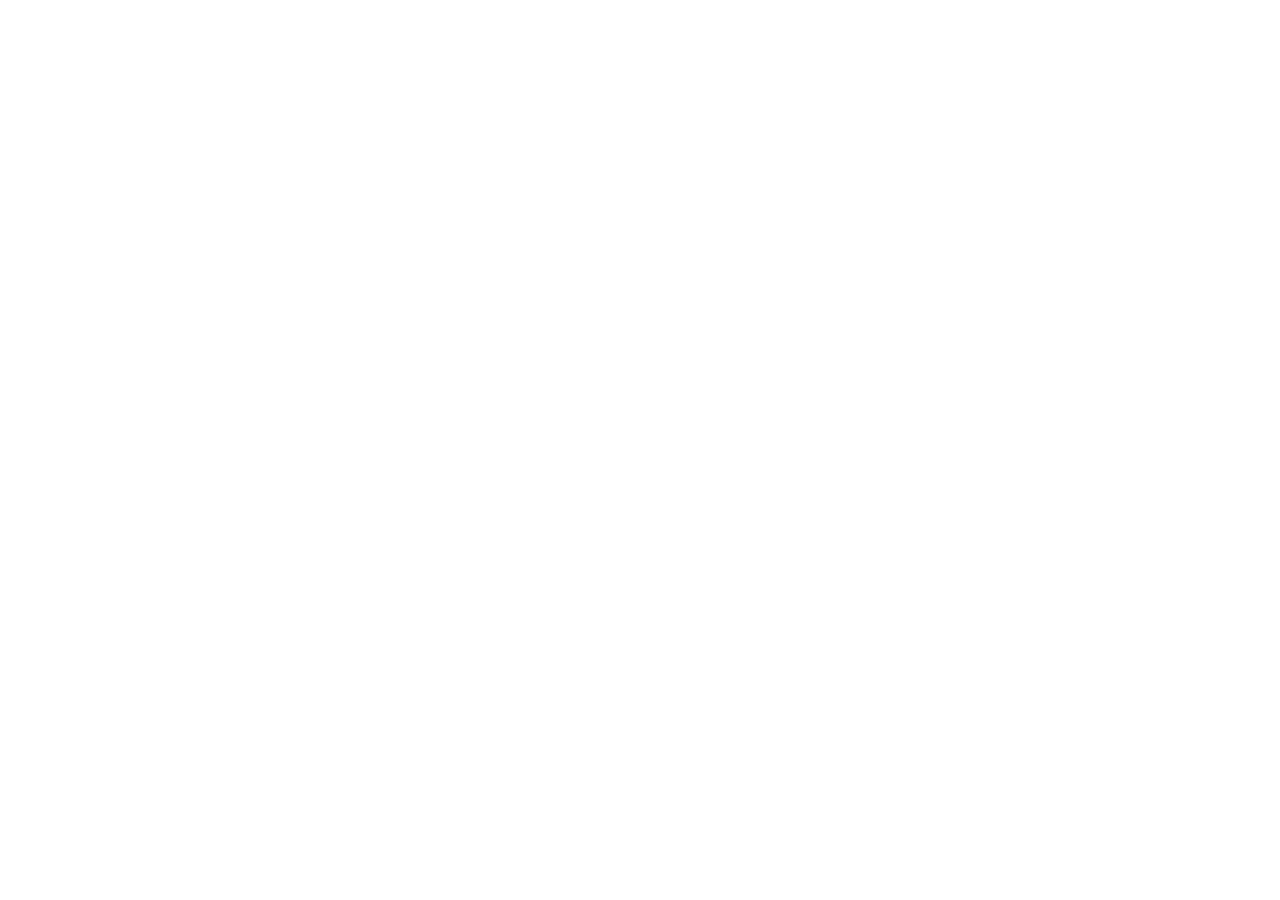
==== projects/brew-haven-campaign/index.html @ 0da62909 "Add files via upload" ====
<!DOCTYPE html>
<html lang="en">
<head>
  <meta charset="UTF-8">
  <meta name="viewport" content="width=device-width, initial-scale=1.0">
  <title>Brew Haven: Pumpkin Spice Campaign | Jhoncen A. Taulo</title>
  <meta name="description" content="A seasonal digital marketing campaign for a cozy coffee brand: banners, social post and ad layouts.">
  <link rel="canonical" href="https://YOUR-USERNAME.github.io/YOUR-REPO/projects/brew-haven-campaign/">
  <meta property="og:type" content="article">
  <meta property="og:title" content="Brew Haven: Pumpkin Spice Campaign | Jhoncen A. Taulo">
  <meta property="og:description" content="A seasonal digital marketing campaign for a cozy coffee brand: banners, social post and ad layouts.">
  <meta property="og:url" content="https://YOUR-USERNAME.github.io/YOUR-REPO/projects/brew-haven-campaign/">
  <meta property="og:image" content="https://YOUR-USERNAME.github.io/YOUR-REPO/ceel-img/Pumpkin-Spice-Latte-Splash.png">
  <meta name="twitter:card" content="summary_large_image">
  <link rel="icon" href="../../favicon.svg" type="image/svg+xml">
  <link rel="preconnect" href="https://fonts.googleapis.com">
  <link rel="preconnect" href="https://fonts.gstatic.com" crossorigin>
  <link href="https://fonts.googleapis.com/css2?family=Alfa+Slab+One&family=Montserrat:wght@400;500&family=Playfair+Display:wght@400;600;700&family=Poltawski+Nowy:wght@400;600;700&display=swap" rel="stylesheet">
  <script>
    try { if (localStorage.getItem('theme') === 'dark') document.documentElement.setAttribute('data-theme', 'dark'); } catch (e) { }
  </script>
  <link rel="stylesheet" href="../../style.css">
  <link rel="stylesheet" href="../../css/project.css">
</head>
<body data-slug="brew-haven-campaign">
  <div id="app"></div>
  <noscript><p style="padding:6rem 1.5rem">Please enable JavaScript to view this project. <a href="../../">Back to portfolio</a></p></noscript>
  <script src="../../projects-data.js"></script>
  <script src="../../js/project-page.js"></script>
</body>
</html>
---- style.css ----
@font-face {
  src: url(src/Boxing-Regular.ttf);
  font-family: modern;
}

@font-face {
  src: url(src/Sharpie-Variable.ttf);
  font-family: sharpie;
}

@font-face {
  src: url(src/JetBrainsMono-Variable.ttf);
  font-family: jetbrains;
}

html {
  scroll-behavior: smooth;
}

body {
  width: 100%;
  margin: 0;
  background: var(--bg);
  color: var(--text);
  overflow-x: hidden;
  transition: background-color .35s ease, color .35s ease;
}

/* anchor links stop just BELOW the fixed nav (its height is --nav-h) */
section,
.page4,
.main3,
[data-design] {
  scroll-margin-top: calc(var(--nav-h) + 0.5em);
}

/* Home sits exactly nav-height + 1em down, so "Home" scrolls to the very top */
.main {
  scroll-margin-top: calc(var(--nav-h) + 1em);
}

.liquid-bg {
  /* clip (not hidden): "hidden" is still a scroll container, so anchor links like #about
     scrolled it internally and pushed the top of Home out of reach */
  overflow: hidden;
  overflow: clip;
  position: relative;
  width: 100%;
  min-height: 100vh;
  display: flex;
  flex-direction: column;
  align-items: center;
  z-index: 0;

  background:
    radial-gradient(circle at 20% 30%,
      #777 0%,
      #444 25%,
      transparent 55%),
    radial-gradient(circle at 80% 20%,
      #999 0%,
      #555 25%,
      transparent 55%),
    radial-gradient(circle at 70% 80%,
      #666 0%,
      #333 30%,
      transparent 60%),
    linear-gradient(135deg,
      #111 0%,
      #333 35%,
      #777 55%,
      #222 100%);
}

.liquid-bg::before {
  content: "";
  position: absolute;

  width: 600px;
  height: 600px;

  top: -180px;
  left: -100px;

  border-radius: 50%;

  background: linear-gradient(135deg,
      #aaa,
      #666,
      #222);

  filter: blur(35px);

  transform: rotate(25deg);

  opacity: 0.8;
}

.liquid-bg::after {
  content: "";
  position: absolute;

  width: 700px;
  height: 450px;

  right: -180px;
  bottom: -100px;

  border-radius: 50%;

  background: linear-gradient(120deg,
      #999,
      #555,
      #181818);

  filter: blur(45px);

  transform: rotate(-25deg);

  opacity: 0.85;
}

.main {
  z-index: 2;
  margin-top: calc(var(--nav-h) + 1em);
  height: 87vh;
  width: 90%;
  background-color: #efefef6c;
  border-radius: 0.2em;
  display: flex;
  flex-direction: column;
  align-items: center;
}

.nav {
  width: 100%;
  height: var(--nav-h);
  background-color: #4d4d4da5;
  -webkit-backdrop-filter: blur(8px);
  backdrop-filter: blur(8px);
  position: fixed;
  top: 0;
  left: 0;
  z-index: 20;
}

.nav-section {
  width: 100%;
  height: 100%;
  display: flex;

}

.nav-left {
  flex: 1 1 0;
  height: 100%;
  display: flex;
  align-items: center;
  justify-content: flex-start;
  padding-left: clamp(1rem, 7.5vw, 7rem);
}

.nav-left p {
  font-family: jetbrains;
  margin: 0;
  font-size: 1.2em;
  color: #ffffff;
  font-weight: 700;
}

.nav-mid {
  flex: 0 0 auto;
  height: 100%;
  display: flex;
  align-items: center;
  justify-content: center;
}

.nav-selection {
  width: auto;
  height: 70%;
  display: flex;
  gap: 1em;
  align-items: center;
  justify-content: center;
  border-radius: 1.5em;
  box-shadow: 0px 0px 5px #fcfcfc;
  padding: 0em 1em;
}

.nav-selection a {
  font-family: jetbrains;
  text-decoration: none;
  color: #ffffff;
  padding: 0.3em;
  cursor: pointer;
  border-radius: 1.5em;
  transition: background-color 0.3s, color 0.3s, box-shadow 0.3s;
}

.nav-selection a:hover {
  color: #000000;
  background-color: #ffffff;
  box-shadow: 0px 0px 5px #fcfcfc;
}

.nav-right {
  flex: 1 1 0;
  height: 100%;
  display: flex;
  align-items: center;
  justify-content: flex-end;
  gap: 0.4rem;
  padding-right: clamp(1rem, 4.5vw, 4rem);
}

.social-list {
  display: flex;
  transform: translateY(-15%);
}

.social-list li {
  list-style: none;
}

/* default: plain white circle with a dark icon (no colour) */
.social-list li a {
  width: 30px;
  height: 30px;
  background-color: #fff;
  border: 1px solid #000000;
  text-align: center;
  line-height: 30px;
  font-size: 20px;
  margin: 0 10px;
  display: block;
  border-radius: 50%;
  position: relative;
  overflow: hidden;
  z-index: 1;
}

.social-list li a .icon {
  margin: auto;
  position: relative;
  color: #262626;
  transition: .5s;
  z-index: 3;
}

.social-list li a:hover .icon {
  color: #fff;
  transform: rotateY(360deg);
}

/* brand colour slides up from the bottom on hover */
.social-list li a:before {
  content: "";
  position: absolute;
  top: 100%;
  left: 0;
  width: 100%;
  height: 100%;
  background: #f00;
  transition: .5s;
  z-index: 2;
}

.social-list li a:hover:before {
  top: 0;
}

/* order: Facebook, Instagram, GitHub */
.social-list li:nth-child(1) a:before {
  background: #3b5999;
}

.social-list li:nth-child(2) a:before {
  background: #f40297;
}

.social-list li:nth-child(3) a:before {
  background: #161616;
}

.main2 {
  width: 100%;
  height: 95%;
  display: flex;
}

.mleft {
  width: 50%;
  height: 100%;
  display: flex;
  justify-content: center;
  align-items: center;
  margin: 0;
}

.mleft1 {
  width: 80%;
  height: 60%;
}

.mleft1 #h1 {
  font-family: jetbrains;
  margin: 0;
  margin-left: 0.05em;
  font-weight: 700;
  color: var(--text);
  font-size: clamp(1.45rem, 3.2vw + 0.3rem, 2.55rem);
}

.mleft1 #h2 {
  font-family: jetbrains;
  margin: 0;
  font-weight: 900;
  font-size: clamp(1.5rem, 3.4vw + 0.3rem, 2.7rem);
  color: white;
}

.mleft1 p {
  font-family: jetbrains;
  margin: 0;
  color: var(--text);
  font-size: clamp(0.88rem, 1.2vw + 0.3rem, 1.2rem);
  margin-left: 0.2em;
}

.mleft1 pre {
  font-family: jetbrains;
  color: #ffffff;
  font-size: clamp(0.8rem, 1.2vw + 0.2rem, 1.2rem);
  margin-left: 0.2em;
  font-weight: 700;
}

.mright {
  width: 50%;
  height: 100%;
  overflow: hidden;
  display: flex;
  justify-content: center;
  align-items: center;
}

.mright img {
  width: 65%;
  height: 83%;
  border-radius: 50%;
}

#front {
  background-image: url(src/grayshin.png);
  background-position: center;
  background-size: cover;
  background-repeat: no-repeat;
  display: flex;
  height: 70%;
  width: 60%;
  border-radius: 50%;
  position: relative;
  flex-direction: column;
  justify-content: center;
  align-items: center;
  color: azure;
}

@property --angle {
  syntax: "<angle>";
  inherits: true;
  initial-value: 0deg;
}

#front::after,
#front::before {
  content: "";
  position: absolute;
  width: 100%;
  height: 100%;
  border-radius: inherit;
  background-image: conic-gradient(from var(--angle), #333333, #9c9c9c, #323232, #9c9c9c);
  z-index: -1;
  padding: 3px;
  animation: animate 2s linear infinite;
}

#front::before {
  filter: blur(20px);
}

@keyframes animate {
  to {
    --angle: 360deg;
  }
}

.main3 {
  z-index: 2;
  width: 90%;
  min-height: 400px;
  padding-bottom: 2.4em;
  box-sizing: border-box;
  background-color: #efefef6c;
  border-radius: 0.2em;
  margin-top: 2.6em;
}

#m3t1 {
  font-family: jetbrains;
  margin: 0.5em 2em;
  font-weight: 900;
  color: var(--text);
  font-size: 2em;
}

#m3t2 {
  font-family: jetbrains;
  margin: 0.3em 2.5em;
  font-weight: 900;
  font-size: 1.2em;
  color: white;
  right: 5%;
  height: 20%;
  width: 24%;
  display: flex;
  justify-content: center;
  align-items: center;
  background-image: url(src/name-cont-removebg.png);
  background-position: center;
  background-size: cover;
  background-repeat: no-repeat;
}

.m3t3 {
  font-family: jetbrains;
  margin: 0em 3.7em;
  font-weight: 700;
  color: var(--text);
  line-height: 1.5;
}

.m3t3.bio {
  margin-top: 2.4em;
  font-weight: 500;
  text-align: justify;
}

.page4 {
  --curve-h: 50px;
  z-index: 8;
  position: relative;
  width: 100%;
  margin-top: 3em;
  padding: calc(var(--curve-h) + 1.5em) 0 4em;
  box-sizing: border-box;
  overflow: hidden;
  display: flex;
  justify-content: center;
  align-items: flex-start;
  background: transparent;
}

/* white block between the two curve strips (1px overlap avoids hairline gaps) */
.page4::before {
  content: "";
  position: absolute;
  left: 0;
  width: 100%;
  top: calc(var(--curve-h) - 1px);
  bottom: 0;
  background: var(--bg);
  z-index: 0;
}

.curve-border {
  height: var(--curve-h);
  /* replaces height: 50px */
}

/* the animated white part that follows the wave */
.curve-fill {
  fill: var(--bg);
  stroke: none;
}

/* keep the content above the white block */
.main4 {
  position: relative;
  z-index: 1;
}

/* Curve border containers */
.curve-border {
  position: absolute;
  left: 0;
  width: 100%;
  height: var(--curve-h, 50px);
  overflow: hidden;
  pointer-events: none;
  z-index: 10;
}

.curve-border svg {
  display: block;
  width: 200%;
  height: 100%;
  overflow: visible;
}

/* Top and bottom positions */
.curve-border.top {
  top: 0;
}

.curve-border.bottom {
  bottom: 0;
}

/* Curved triangular wave line */
.curve-line {
  fill: none;
  stroke: var(--wave-line);
  stroke-width: 1.5;
  vector-effect: non-scaling-stroke;
}

/* Top moves to the left */
.top svg {
  animation: moveTop 12s linear infinite;
}

/* Bottom moves to the right */
.bottom svg {
  animation: moveBottom 12s linear infinite;
}

@keyframes moveTop {
  from {
    transform: translateX(0);
  }

  to {
    transform: translateX(-50%);
  }
}

@keyframes moveBottom {
  from {
    transform: translateX(-50%);
  }

  to {
    transform: translateX(0);
  }
}

/* Mobile */
@media (max-width: 600px) {
  .page4 { --curve-h: 35px; }
  /* remove the old .curve-border { height: 35px; } */
}

@media (prefers-reduced-motion: reduce) {

  .top svg,
  .bottom svg {
    animation: none;
  }
}

.main4 {
  width: 95%;
  display: flex;
  flex-direction: column;
  align-items: center;
}

.m4head {
  display: flex;
  align-items: center;
  width: 94%;
  margin-bottom: 1em;
}

.m4h2 {
  font-family: jetbrains;
  margin: 0.5em 1.7em;
  font-weight: 900;
  color: var(--text);
  font-size: 1.8em;
}

/* From Uiverse.io by faxriddin20 */
.spinner {
  margin-left: 1.7em;
  width: 57.4px;
  height: 57.4px;
  --clr: var(--text);
  --clr-alpha: transparrent;
  animation: spinner 1.6s infinite ease;
  transform-style: preserve-3d;
}

.spinner>div {
  background-color: var(--clr-alpha);
  height: 100%;
  position: absolute;
  width: 100%;
  border: 3.5px solid var(--clr);
}

.spinner div:nth-of-type(1) {
  transform: translateZ(-35.2px) rotateY(180deg);
}

.spinner div:nth-of-type(2) {
  transform: rotateY(-270deg) translateX(50%);
  transform-origin: top right;
}

.spinner div:nth-of-type(3) {
  transform: rotateY(270deg) translateX(-50%);
  transform-origin: center left;
}

.spinner div:nth-of-type(4) {
  transform: rotateX(90deg) translateY(-50%);
  transform-origin: top center;
}

.spinner div:nth-of-type(5) {
  transform: rotateX(-90deg) translateY(50%);
  transform-origin: bottom center;
}

.spinner div:nth-of-type(6) {
  transform: translateZ(35.2px);
}

@keyframes spinner {
  0% {
    transform: rotate(45deg) rotateX(-25deg) rotateY(25deg);
  }

  50% {
    transform: rotate(45deg) rotateX(-385deg) rotateY(25deg);
  }

  100% {
    transform: rotate(45deg) rotateX(-385deg) rotateY(385deg);
  }
}

.software-page {
  width: 95%;
  padding: 1.2em 0;
  display: flex;
  justify-content: center;
  align-items: center;
  background-color: var(--panel);
  box-shadow: 7px 9px 9px #353535;
  border-radius: 0.2em;
}

.software-title {
  width: 10%;
  height: 100%;
  display: flex;
  justify-content: center;
  align-items: center;
}

.software-title h3 {
  font-family: jetbrains;
  font-weight: 900;
  color: #ffffff;
  font-size: 1em;
  transform: rotate(-90deg);
}

.software-title h3::after {
  content: "";
  position: absolute;
  left: 0;
  bottom: -7px;
  width: 100%;
  height: 4px;
  background: #ffffff;        /* line color */
  border-radius: 999px;    /* fully rounded ends */
}

.software-content {
  width: 80%;
  display: flex;
  flex-wrap: wrap;
  margin-left: 1em;
}

.software-conts {
  width: 14%;
  height: 138px;
  background-color: #141414;
  box-shadow: 5px 7px 7px rgb(15, 15, 15);
  margin: 0.5em;
  padding: 0.5em;
  box-sizing: border-box;
  display: flex;
  flex-direction: column;
  align-items: center;
  justify-content: space-between;
  gap: 0.5em;
}

.software-img {
  width: 60%;
  flex: 1;              /* image takes the remaining space */
  min-height: 0;        /* lets it shrink instead of overflowing */
  object-fit: contain;  /* keeps the logo's proportions */
}

.skill-bar {
  width: 100%;
  height: 6px;
  background-color: #353535;
  border-radius: 999px;
  overflow: hidden;
}

.skill-fill {
  width: var(--level);
  height: 100%;
  background-color: #ffffff;
  border-radius: 999px;
  transition: width 0.8s ease;
}

.skill-fill {
  width: var(--level);
  animation: fill-in 1s ease-out;
}

@keyframes fill-in {
  from { width: 0; }
  to   { width: var(--level); }
}

.skill-fill {
  background-color: var(--color, #ffffff);
}

.programming-page {
  margin-top: 2em;
  width: 95%;
  padding: 1.2em 0;
  display: flex;
  justify-content: center;
  align-items: center;
  background-color: var(--panel);
  box-shadow: 7px 9px 9px #353535;
  border-radius: 0.2em;
}

.programming-title {
  width: 10%;
  height: 100%;
  display: flex;
  justify-content: center;
  align-items: center;
}

.programming-title h3 {
  font-family: jetbrains;
  color: #ffffff;
  font-weight: 900;
  transform: rotate(-90deg);
  font-size: 1em;
}

.programming-title h3::after {
  content: "";
  position: absolute;
  left: 0;
  bottom: -10px;
  width: 100%;
  height: 4px;
  background: #ffffff;        /* line color */
  border-radius: 999px;    /* fully rounded ends */
}

.programming-content {
  width: 80%;
  display: flex;
  flex-wrap: wrap;
  margin-left: 1em;
}

.programming-conts {
  width: 14%;
  height: 126px;
  background-color: #141414;
  box-shadow: 5px 7px 7px rgb(15, 15, 15);
  margin: 0.5em;
  padding: 0.5em;
  box-sizing: border-box;
  display: flex;
  flex-direction: column;
  align-items: center;
  justify-content: space-between;
  gap: 0.5em;
}

.programming-img {
  width: 60%;
  flex: 1;              /* image takes the remaining space */
  min-height: 0;        /* lets it shrink instead of overflowing */
  object-fit: contain;  /* keeps the logo's proportions */
}

/* =====================================================================
   NAV / SOCIAL tweaks to match the design
   ===================================================================== */
.social-list {
  transform: none;
  align-items: center;
  height: 100%;
  margin: 0;
  padding: 0;
  justify-content: flex-end;
  padding-right: 0;
  box-sizing: border-box;
}

.social-list li a {
  width: 38px;
  height: 38px;
  line-height: 36px;
  box-sizing: border-box;
  font-size: 20px;
  margin: 0 5px;
}

.nav-selection a {
  white-space: nowrap;
}

/* =====================================================================
   WAVE BORDER (shared by every section)
   The shapes live once in an SVG <defs> block at the top of index.html and
   are re-used with <use>. Same wave + same "moveTop / moveBottom" animation
   as the Skills section.
   ===================================================================== */
.curve-border {
  --wave-fill: var(--bg);
}

.curve-border .curve-fill {
  fill: var(--wave-fill);
}

/* =====================================================================
   BAND = grey section with a wavy top AND bottom edge ("BRAND DESIGN" etc.)
   ===================================================================== */
.band {
  --curve-h: 50px;
  --band: #777777;
  position: relative;
  width: 100%;
  min-height: 600px;
  box-sizing: border-box;
  padding: calc(var(--curve-h) + 3em) 7% calc(var(--curve-h) + 3em);
  display: flex;
  align-items: center;
  background: var(--band);
  overflow: hidden;
  z-index: 3;
}

.band .curve-border {
  z-index: 1;
}

.band.band-top-only {
  padding-bottom: 5em;
}

/* the distressed white heading */
.rough-title {
  position: relative;
  z-index: 2;
  margin: 0;
  font-family: 'Alfa Slab One', 'Rozha One', serif;
  font-weight: 400;
  text-transform: uppercase;
  font-size: clamp(2.6rem, 8.6vw, 8rem);
  line-height: 0.96;
  letter-spacing: 0.01em;
  color: #ffffff;
  filter: url(#rough);
}

.rough-title.sm {
  font-size: clamp(2.2rem, 6.2vw, 5.6rem);
}

/* =====================================================================
   Shared content blocks for the Designs sections
   ===================================================================== */
.design {
  position: relative;
  z-index: 2;
  width: 100%;
  background: var(--bg);
  color: var(--text);
  font-family: jetbrains, monospace;
  box-sizing: border-box;
  padding: 3.5em 30px 4em;
  transition: background-color .35s ease, color .35s ease;
}

.design img {
  display: block;
  max-width: 100%;
}

.design hr {
  border: 0;
  border-top: 1px solid var(--line);
  margin: 0;
}

.notes {
  margin: 1.6em 0 0;
  padding: 0 0 0 1.4em;
  font-size: 1.02rem;
  line-height: 1.3;
  font-weight: 500;
  text-align: justify;
}

.notes li {
  margin-bottom: 1.1em;
}

.notes li::marker {
  font-size: 0.9em;
}

/* ---------- BRAND DESIGN : Patience Fine Jewelry ---------- */
.brand-hero {
  display: grid;
  grid-template-columns: 52% 48%;
  align-items: end;
  overflow: hidden;
  margin: -3.5em -30px 0;
}

.brand-hero{
  padding: 0 0 3em 70px;
  align-self: end;
}

.hero-text {
  display: flex;
  flex-direction: column;
  align-items: flex-start;
  justify-content: center;
  font-size: min(16px, 1.111vw);
  transform: translateY(-17em);
}

.brand-hero h3 {
  margin: 0;
  font-family: 'Playfair Display', serif;
  font-weight: 700;
  color: var(--brand);
  font-size: clamp(2.2rem, 8vw, 7.4rem);
  line-height: 1;
  letter-spacing: -0.01em;
}

.brand-hero .gold {
  margin: 0.15em 0 0 30px;
  font-family: 'Playfair Display', serif;
  font-weight: 600;
  color: #e0b800;
  font-size: clamp(1.4rem, 3.8vw, 3.5rem);
  white-space: nowrap;
}

.brand-hero img {
  width: 125%;
  max-width: none;
}

.brand-row {
  display: grid;
  grid-template-columns: 410px 485px 1fr;
  align-items: stretch;
  padding: 1.1em 0;
}

.brand-row>div {
  display: flex;
  align-items: center;
  justify-content: center;
}

.brand-row>div+div {
  border-left: 1px solid var(--line);
}

.brand-row img {
  max-height: 360px;
  width: auto;
}

.typefaces {
  flex-direction: column;
  align-items: flex-start !important;
  justify-content: center;
  padding: 0 2.6em;
  font-family: 'Poltawski Nowy', 'Playfair Display', serif;
  color: var(--text);
}

.typefaces h4 {
  margin: 0 0 0.6em;
  font-size: 1.7rem;
  font-weight: 600;
}

.typefaces h4::before {
  content: "•";
  margin-right: 0.6em;
  font-size: 1rem;
  vertical-align: middle;
}

.typefaces p {
  margin: 0 0 0.1em 0.6em;
  font-size: 1.7rem;
  line-height: 1.25;
}

.typefaces p.b {
  font-weight: 700;
}

.typefaces .pf {
  font-family: 'Playfair Display', serif;
}

.typefaces .gap {
  height: 2.4em;
}

.brand-row.palette-row {
  grid-template-columns: 410px 1fr;
}

.palette {
  flex-direction: column;
  align-items: flex-start !important;
  padding: 0 2.4em;
  gap: 0;
}

.palette h4 {
  margin: 0 0 0.8em;
  font-size: 1.7rem;
  font-weight: 700;
}

.palette .sw {
  display: flex;
  align-items: center;
  gap: 1.1em;
  margin: 0.45em 0;
  font-size: 1.7rem;
  font-weight: 700;
}

.palette .sw i {
  width: 50px;
  height: 50px;
  border-radius: 50%;
  flex: none;
}

.brand-row.wordmark img {
  max-height: 300px;
}

.wordmark-wide {
  padding: 1em 0 0;
}

.wordmark-wide img {
  width: 100%;
}

/* ---------- DIGITAL MARKETING GRAPHICS : Brew Haven ---------- */
.dm-hero {
  display: grid;
  grid-template-columns: 55% 45%;
  align-items: center;
  margin: -3.5em -30px 25px;
  padding-top: 0;
}

.latte-card {
  position: relative;
  aspect-ratio: 790 / 785;
  container-type: inline-size;
  background: #fdd382;
  border-radius: 0 60px 60px 0;
  box-shadow: 8px 8px 8px rgba(0, 0, 0, 0.22);
  overflow: hidden;
  margin-top: 2em;
}

.latte-card .tab {
  position: absolute;
  left: 30px;
  top: 8.4%;
  bottom: 3.8%;
  width: 32%;
  background: #f1b440;
  border-radius: 8px;
  overflow: hidden;
}

.latte-card .tab span {
  position: absolute;
  left: 50%;
  top: 50%;
  width: 80cqw;
  transform: translate(-50%, -50%) rotate(-90deg);
  text-align: left;
  font-family: modern, 'Alfa Slab One', sans-serif;
  font-size: 6.9cqw;
  line-height: 1.05;
  color: #fdd382;
  text-transform: uppercase;
  white-space: nowrap;
  padding-left: 5cqw;
  box-sizing: border-box;
}

.latte-card .latte {
  position: absolute;
  right: 3%;
  bottom: 0;
  height: 96%;
  width: auto;
}

.brew-title {
  margin: 0;
  padding-left: 60px;
  font-family: modern, 'Alfa Slab One', sans-serif;
  font-weight: 400;
  color: #e57500;
  font-size: clamp(2.6rem, 7.4vw, 7rem);
  line-height: 1.02;
  text-shadow: 3px 4px 4px rgba(0, 0, 0, 0.25);
}

.stack {
  display: grid;
  gap: 25px;
}

.stack>img {
  width: 100%;
  height: auto;
}

.pair {
  display: grid;
  grid-template-columns: 690fr 673fr;
  gap: 21px;
  align-items: start;
}

.pair img {
  width: 100%;
  height: auto;
}

/* ---------- TYPOGRAPHY BRAND POSTER ---------- */
.poster-wrap {
  padding-left: 57px;
  padding-right: 57px;
}

.poster {
  width: 100%;
  aspect-ratio: 1267 / 1135;
  object-fit: cover;
  object-position: center;
  border-radius: 13px;
}

/* =====================================================================
   CV
   ===================================================================== */
.cv-wrap {
  position: relative;
  z-index: 2;
  background: var(--bg);
  padding: 3em 41px 5em;
  transition: background-color .35s ease;
}

.cv-card {
  background: var(--card);
  color: #ffffff;
  border-radius: 13px;
  padding: 2.2em 3.6em 3em;
  font-family: jetbrains, monospace;
  position: relative;
}

.dl-cv {
  position: absolute;
  right: 2.6em;
  top: 1.7em;
  display: inline-flex;
  align-items: center;
  gap: 0.5em;
  color: #fff;
  text-decoration: none;
  font-weight: 700;
  font-size: 0.9rem;
  transition: opacity .2s;
}

.dl-cv:hover {
  opacity: 0.7;
}

.dl-cv img {
  width: 16px;
  height: 16px;
}

.name-tag {
  width: min(600px, 100%);
  margin: 1.6em 0 0 -0.6em;
  padding: 2.2em 2.6em 1.9em;
  box-sizing: border-box;
  background: #ffffff;
  color: #000;
  border-radius: 48% 52% 46% 54% / 62% 55% 45% 38%;
  transform: rotate(-0.6deg);
}

.name-tag h3 {
  margin: 0;
  font-family: modern, 'Alfa Slab One', sans-serif;
  font-weight: 400;
  font-size: 1.9rem;
  line-height: 1.1;
}

.name-tag p {
  margin: 0.3em 0 0;
  font-size: 1.1rem;
  line-height: 1.1;
  text-transform: uppercase;
}

.cv-info {
  margin: 1.8em 0 0 0.5em;
  font-size: 1.65rem;
  line-height: 1.05;
}

.cv-info b {
  font-weight: 800;
}

.cv-about {
  margin: 2.4em 0.5em 0;
  font-size: 1.05rem;
  line-height: 1.2;
}

.cv-about p {
  margin: 0 0 1.1em;
}

.cv-cols {
  display: grid;
  grid-template-columns: 1fr 1fr;
  gap: 2.4em;
  margin: 2.8em 0.5em 0;
}

.cv-h {
  margin: 0 0 0.8em;
  font-family: modern, 'Alfa Slab One', sans-serif;
  font-weight: 400;
  font-size: 1.9rem;
  line-height: 1.1;
}

.cv-sw {
  display: flex;
  align-items: center;
  gap: 1em;
  margin-bottom: 1em;
}

.cv-sw img {
  width: 62px;
  height: 62px;
  border-radius: 9px;
  object-fit: cover;
  flex: none;
}

.cv-sw .bar {
  flex: 1;
  max-width: 228px;
  height: 5px;
  background: #ffffff;
  border-radius: 99px;
  overflow: hidden;
}

.cv-sw .bar i {
  display: block;
  height: 100%;
  width: var(--level);
  background: var(--color);
  border-radius: 99px;
  animation: fill-in 1.2s ease-out;
}

.cv-sw .pill {
  flex: none;
  padding: 0.25em 0.9em;
  background: #d9d9d9;
  color: #111;
  font-size: 0.68rem;
  border-radius: 99px;
}

.cv-list {
  display: grid;
  grid-template-columns: 220px 1fr;
  gap: 0 0;
  margin: 0 0 2.2em 0;
  padding: 0 0 0 1em;
  list-style: none;
  font-size: 1.3rem;
  line-height: 1.1;
}

.cv-list-title {
  margin-left: 1.2rem;
}

.timeline {
  position: relative;
  margin: 0;
  padding: 0 0 0 51px;
  list-style: none;
}

.timeline::before {
  content: "";
  position: absolute;
  left: 11px;
  top: 14px;
  bottom: 14px;
  width: 5px;
  background: #ffffff;
}

.timeline li {
  position: relative;
  margin-bottom: 2.2em;
  font-size: 1.28rem;
  line-height: 1.1;
}

.timeline li::before {
  content: "";
  position: absolute;
  left: -51px;
  top: 0.1em;
  width: 27px;
  height: 27px;
  border-radius: 50%;
  background: #fff;
}

.timeline li:last-child {
  margin-bottom: 0;
}

.timeline .yr {
  font-size: 2rem;
  font-weight: 800;
  margin: 0 0 0.3em;
}

.timeline .sch {
  font-weight: 800;
  font-size: 1.45rem;
  margin: 0 0 0.45em;
}

.timeline p {
  margin: 0 0 0.45em;
}

.timeline::after {
  content: "";
  position: absolute;
  left: 0;
  bottom: 0;
  width: 27px;
  height: 27px;
  border-radius: 50%;
  background: #fff;
}

/* =====================================================================
   CONTACTS + FOOTER
   ===================================================================== */
.contact-band {
  --band: #999999;
  min-height: 0;
  padding: calc(var(--curve-h) + 5.5em) 41px 5.5em;
  display: block;
}

.contact-card {
  position: relative;
  z-index: 2;
  background: var(--card);
  color: #ffffff;
  border-radius: 13px;
  padding: 2.4em 3.6em 2.6em;
  font-family: jetbrains, monospace;
}

.contact-card .cv-h {
  font-size: 1.6rem;
  margin-bottom: 1.6em;
}

.contact-card p {
  margin: 0;
  font-weight: 800;
  font-size: 1.9rem;
  line-height: 1.02;
  overflow-wrap: anywhere;
}

.footer {
  background: var(--footer-bg);
  color: var(--footer-text);
  text-align: center;
  padding: 2.6em 1em;
  font-family: jetbrains, monospace;
  font-size: 1.25rem;
  position: relative;
  z-index: 4;
}

/* skills white block no longer needs its own bottom wave: the next .band draws it */

/* =====================================================================
   THEME TOKENS  (light = default, dark = [data-theme="dark"])
   ===================================================================== */
:root {
  --bg: #ffffff;
  --text: #000000;
  --line: #000000;
  --card: #222222;
  --panel: #282828;
  --tile: #141414;
  --brand: #2c3d4e;
  --footer-bg: #d9d9d9;
  --footer-text: #000000;
  --wave-line: rgba(230, 230, 230, 0.9);
  --curve-h: 50px;
  --nav-h: clamp(56px, 9vh, 80px);
}

html[data-theme="dark"] {
  --bg: #101012;
  --text: #ececec;
  --line: #3a3a40;
  --card: #1b1b1f;
  --panel: #1b1b1f;
  --tile: #0e0e10;
  --brand: #93b8dd;
  --footer-bg: #18181b;
  --footer-text: #cfcfcf;
  --wave-line: rgba(255, 255, 255, 0.16);
  color-scheme: dark;
}

/* dark: hero backdrop, cards, bands */
html[data-theme="dark"] .liquid-bg {
  background:
    radial-gradient(circle at 20% 30%, #3a3a3e 0%, #1c1c1f 25%, transparent 55%),
    radial-gradient(circle at 80% 20%, #4a4a50 0%, #222226 25%, transparent 55%),
    radial-gradient(circle at 70% 80%, #333 0%, #151517 30%, transparent 60%),
    linear-gradient(135deg, #060607 0%, #131315 35%, #2b2b2f 55%, #0c0c0e 100%);
}

html[data-theme="dark"] .liquid-bg::before,
html[data-theme="dark"] .liquid-bg::after {
  opacity: 0.35;
}

html[data-theme="dark"] .main,
html[data-theme="dark"] .main3 {
  background-color: rgba(255, 255, 255, 0.07);
  box-shadow: inset 0 0 0 1px rgba(255, 255, 255, 0.08);
}

html[data-theme="dark"] .band {
  background: color-mix(in srgb, var(--band) 38%, #000);
}

html[data-theme="dark"] .software-page,
html[data-theme="dark"] .programming-page,
html[data-theme="dark"] .cv-card,
html[data-theme="dark"] .contact-card {
  box-shadow: 0 0 0 1px #2c2c32;
}

html[data-theme="dark"] .software-page,
html[data-theme="dark"] .programming-page {
  box-shadow: 0 0 0 1px #2c2c32, 6px 8px 14px rgba(0, 0, 0, .5);
}

html[data-theme="dark"] .software-conts,
html[data-theme="dark"] .programming-conts {
  background-color: var(--tile);
}

/* logos with white backgrounds sit on a light panel in dark mode */
html[data-theme="dark"] .brand-row>div:not(.typefaces):not(.palette),
html[data-theme="dark"] .wordmark-wide {
  background: #fff;
  border-radius: 10px;
}

html[data-theme="dark"] .brand-row>div+div {
  border-left-color: transparent;
}

html[data-theme="dark"] .brand-row {
  gap: 10px;
}

html[data-theme="dark"] .design img.poster,
html[data-theme="dark"] .stack img {
  box-shadow: 0 0 0 1px #2c2c32;
}

/* =====================================================================
   NAV: theme toggle + hamburger + mobile drop-down
   ===================================================================== */
.theme-toggle,
.burger {
  flex: none;
  width: 38px;
  height: 38px;
  padding: 0;
  display: inline-flex;
  align-items: center;
  justify-content: center;
  color: #ffffff;
  background: rgba(255, 255, 255, 0.08);
  border: 1px solid rgba(255, 255, 255, 0.45);
  border-radius: 50%;
  cursor: pointer;
  transition: background-color .25s, color .25s, transform .25s;
  -webkit-tap-highlight-color: transparent;
}

.theme-toggle:hover,
.burger:hover {
  background: #ffffff;
  color: #000000;
}

.theme-toggle:focus-visible,
.burger:focus-visible,
.nav-selection a:focus-visible {
  outline: 2px solid #ffffff;
  outline-offset: 2px;
}

.theme-toggle svg {
  width: 19px;
  height: 19px;
  display: block;
}

.theme-toggle .i-sun {
  display: none;
}

html[data-theme="dark"] .theme-toggle .i-sun {
  display: block;
}

html[data-theme="dark"] .theme-toggle .i-moon {
  display: none;
}

.theme-toggle:active {
  transform: rotate(25deg) scale(.94);
}

.burger {
  display: none;
  flex-direction: column;
  gap: 4px;
}

.burger span {
  display: block;
  width: 16px;
  height: 2px;
  background: currentColor;
  border-radius: 2px;
  transition: transform .3s ease, opacity .2s ease;
}

.burger[aria-expanded="true"] span:nth-child(1) {
  transform: translateY(6px) rotate(45deg);
}

.burger[aria-expanded="true"] span:nth-child(2) {
  opacity: 0;
}

.burger[aria-expanded="true"] span:nth-child(3) {
  transform: translateY(-6px) rotate(-45deg);
}

.menu-social {
  display: none;
}

/* =====================================================================
   TABLET  (<= 1100px)
   ===================================================================== */
@media (max-width: 1100px) {
  .nav-selection {
    gap: 0.2em;
    padding: 0 0.6em;
  }

  .nav-selection a {
    font-size: 0.92rem;
  }

}

/* tablet landscape only: the brand sheet goes 2-up (phones use the scaled desktop layout instead) */
@media (min-width: 901px) and (max-width: 1100px) {
  .brand-row {
    grid-template-columns: 1fr 1fr;
  }

  .brand-row>div:nth-child(3) {
    grid-column: 1 / -1;
    border-left: 0;
    border-top: 1px solid var(--line);
    padding: 1.5em 0;
  }

  .brand-row.palette-row {
    grid-template-columns: 0.8fr 1.2fr;
  }

  .typefaces h4,
  .typefaces p {
    font-size: clamp(1.15rem, 2.4vw, 1.7rem);
  }

  .palette h4,
  .palette .sw {
    font-size: clamp(1.05rem, 2.2vw, 1.7rem);
  }

  .palette .sw i {
    width: 40px;
    height: 40px;
  }

  .brand-row img {
    max-height: 300px;
  }
}

@media (max-width: 1100px) {

  .contact-card {
    padding: 2em;
  }

  .software-conts {
    width: calc(16.66% - 1em);
  }

  .programming-conts {
    width: calc(16.66% - 1em);
  }
}

/* =====================================================================
   SMALL TABLET / PHONE  (<= 900px)  - hamburger + stacked layouts
   ===================================================================== */
@media (max-width: 900px) {
  :root {
    --curve-h: 38px;
    --nav-h: 56px;
  }

  .nav-left {
    padding-left: 1.1rem;
  }

  .nav-left p {
    font-size: 1.05em;
  }

  .nav-right {
    padding-right: 1rem;
    gap: 0.55rem;
  }

  .nav-right .social-list {
    display: none;
  }

  .burger {
    display: inline-flex;
  }

  /* the link pill becomes a drop-down panel */
  .nav-mid {
    position: absolute;
    top: 100%;
    left: 0;
    width: 100%;
    height: auto;
    display: block;
    background: rgba(28, 28, 30, 0.97);
    -webkit-backdrop-filter: blur(10px);
    backdrop-filter: blur(10px);
    border-bottom: 1px solid rgba(255, 255, 255, 0.12);
    box-shadow: 0 14px 24px rgba(0, 0, 0, 0.35);
    max-height: 0;
    opacity: 0;
    visibility: hidden;
    overflow: hidden;
    transition: max-height .35s ease, opacity .25s ease, visibility 0s linear .35s;
  }

  .nav-mid.open {
    max-height: 80vh;
    opacity: 1;
    visibility: visible;
    transition: max-height .35s ease, opacity .25s ease;
  }

  .nav-selection {
    width: auto;
    height: auto;
    flex-direction: column;
    align-items: stretch;
    gap: 0.2rem;
    border-radius: 0;
    box-shadow: none;
    padding: 0.7rem 1.1rem 0.4rem;
  }

  .nav-selection a {
    font-size: 1rem;
    padding: 0.85em 0.9em;
    border-radius: 0.6em;
  }

  .nav-selection a:active {
    background: rgba(255, 255, 255, 0.14);
  }

  .menu-social {
    display: flex;
    justify-content: center;
    gap: 0.4rem;
    margin: 0;
    padding: 0.6rem 1rem 1.1rem;
    list-style: none;
  }

  .menu-social li a {
    margin: 0 4px;
  }

  /* HOME */
  .main {
    height: auto;
    margin-top: calc(var(--nav-h) + 1rem);
    padding: 1.6rem 0 2rem;
  }

  .main2 {
    flex-direction: column;
    height: auto;
    gap: 1.2rem;
  }

  .mright {
    order: -1;
    width: 100%;
    height: auto;
    padding: 1.2rem 0 0.4rem;
    overflow: visible;
  }

  #front {
    width: min(210px, 56vw);
    height: auto;
    aspect-ratio: 1 / 1;
  }

  .mleft {
    width: 100%;
    height: auto;
  }

  .mleft1 {
    width: 88%;
    height: auto;
    text-align: left;
  }

  .mleft1 pre {
    white-space: pre-wrap;
    margin: 0.9rem 0 0 0.2em;
    font-size: 0.82rem;
  }

  /* ABOUT */
  .main3 {
    width: 90%;
    min-height: 0;
    margin-top: 1.4rem;
    padding-bottom: 1.4rem;
  }

  #m3t1 {
    margin: 0.7em 1em 0.5em;
    font-size: 1.5em;
  }

  .m3t3 {
    margin: 0 1.2em;
    font-size: 0.88rem;
    line-height: 1.55;
  }

  .m3t3.bio {
    margin-top: 1.3em;
    text-align: left;
  }

  /* SKILLS */
  .page4 {
    margin-top: 2.2rem;
    padding-bottom: 2.5rem;
  }

  .m4head {
    width: 90%;
  }

  .spinner {
    zoom: 0.65;
    margin-left: 0.8em;
    margin-right: 0.9em;
    flex: none;
  }

  .m4h2 {
    margin: 0.4em 0.6em;
    font-size: 1.4em;
  }

  .software-page,
  .programming-page {
    flex-direction: column;
    padding: 1rem 0 0.7rem;
  }

  .software-title,
  .programming-title {
    width: 100%;
    height: auto;
    justify-content: flex-start;
    padding: 0 1.2rem 0.9rem;
    box-sizing: border-box;
  }

  .software-title h3,
  .programming-title h3 {
    transform: none;
    position: relative;
    display: inline-block;
    margin: 0;
    padding-bottom: 0.4rem;
    font-size: 0.95rem;
  }

  .software-title h3::after,
  .programming-title h3::after {
    bottom: 0;
  }

  .software-content,
  .programming-content {
    width: 94%;
    margin: 0 auto;
    justify-content: center;
  }

  .software-conts {
    width: calc(33.333% - 0.8em);
    height: 108px;
    margin: 0.4em;
  }

  .programming-conts {
    width: calc(25% - 0.8em);
    height: 96px;
    margin: 0.4em;
  }

  /* WAVE: more waves on narrow screens */
  .curve-border svg {
    width: 300%;
  }

  /* CONTACT + FOOTER */
  .contact-band {
    padding: calc(var(--curve-h) + 2.6rem) 12px 2.6rem;
  }

  .contact-card {
    padding: 1.3rem 1.2rem 1.5rem;
  }

  .contact-card .cv-h {
    font-size: 1.15rem;
    margin-bottom: 1rem;
  }

  .contact-card p {
    font-size: clamp(0.82rem, 3.7vw, 1.3rem);
    line-height: 1.5;
  }

  .footer {
    font-size: 0.8rem;
    padding: 1.6rem 1rem;
  }
}

/* =====================================================================
   DESKTOP-SMALL / TABLET LANDSCAPE: keep CV two columns above 900px
   ===================================================================== */
@media (min-width: 901px) and (max-width: 1100px) {
}

/* =====================================================================
   PHONE  (<= 520px)
   ===================================================================== */
@media (max-width: 520px) {
  .curve-border svg {
    width: 400%;
  }

  .software-conts,
  .programming-conts {
    width: calc(33.333% - 0.8em);
  }

  .software-conts {
    height: 104px;
  }

  .programming-conts {
    height: 90px;
  }
}

@media (max-width: 360px) {
  .nav-left p {
    font-size: 0.92em;
  }
}

@media (prefers-reduced-motion: reduce) {

  .nav-mid,
  .burger span,
  body {
    transition: none;
  }
}

/* =====================================================================
   NAV: design search (button + drop-down panel)
   ===================================================================== */
.search-toggle {
  flex: none;
  width: 38px;
  height: 38px;
  padding: 0;
  display: inline-flex;
  align-items: center;
  justify-content: center;
  color: #ffffff;
  background: rgba(255, 255, 255, 0.08);
  border: 1px solid rgba(255, 255, 255, 0.45);
  border-radius: 50%;
  cursor: pointer;
  transition: background-color .25s, color .25s;
  -webkit-tap-highlight-color: transparent;
}

.search-toggle:hover,
.search-toggle[aria-expanded="true"] {
  background: #ffffff;
  color: #000000;
}

.search-toggle:focus-visible {
  outline: 2px solid #ffffff;
  outline-offset: 2px;
}

.search-toggle svg {
  width: 19px;
  height: 19px;
  display: block;
}

/* the panel hangs from the bottom edge of the (fixed) nav */
.search-panel {
  position: absolute;
  top: calc(100% + 8px);
  right: clamp(1rem, 4.5vw, 4rem);
  width: min(440px, calc(100vw - 2rem));
  box-sizing: border-box;
  padding: 0.7rem;
  background: rgba(28, 28, 30, 0.98);
  color: #ffffff;
  border: 1px solid rgba(255, 255, 255, 0.14);
  border-radius: 16px;
  box-shadow: 0 18px 40px rgba(0, 0, 0, 0.45);
  font-family: jetbrains, monospace;
  opacity: 0;
  visibility: hidden;
  transform: translateY(-6px);
  transition: opacity .2s ease, transform .2s ease, visibility 0s linear .2s;
  z-index: 25;
}

.search-panel.open {
  opacity: 1;
  visibility: visible;
  transform: none;
  transition: opacity .2s ease, transform .2s ease;
}

.search-field {
  display: flex;
  align-items: center;
  gap: 0.6rem;
  padding: 0 0.5rem 0 0.85rem;
  background: rgba(255, 255, 255, 0.08);
  border: 1px solid rgba(255, 255, 255, 0.25);
  border-radius: 12px;
}

.search-field:focus-within {
  border-color: #ffffff;
  box-shadow: 0 0 0 3px rgba(255, 255, 255, 0.15);
}

.search-field>svg {
  width: 18px;
  height: 18px;
  flex: none;
  opacity: 0.8;
}

.search-field input {
  flex: 1;
  min-width: 0;
  height: 44px;
  padding: 0;
  background: transparent;
  border: 0;
  outline: 0;
  color: #ffffff;
  font: inherit;
  font-size: 0.95rem;
}

.search-field input::placeholder {
  color: rgba(255, 255, 255, 0.55);
}

.search-clear {
  display: none;
  width: 28px;
  height: 28px;
  padding: 0;
  place-items: center;
  flex: none;
  color: #ffffff;
  background: rgba(255, 255, 255, 0.14);
  border: 0;
  border-radius: 50%;
  font-size: 1.1rem;
  line-height: 1;
  cursor: pointer;
}

.search-clear:hover {
  background: rgba(255, 255, 255, 0.3);
}

.search-field.has-text .search-clear {
  display: grid;
}

.search-results {
  list-style: none;
  margin: 0.5rem 0 0;
  padding: 0;
  max-height: min(60vh, 420px);
  overflow-y: auto;
}

.search-label {
  padding: 0.35rem 0.5rem 0.25rem;
  font-size: 0.68rem;
  letter-spacing: 0.08em;
  text-transform: uppercase;
  opacity: 0.55;
}

.search-results li[role="option"] a {
  display: flex;
  align-items: center;
  gap: 0.75rem;
  padding: 0.5rem;
  color: #ffffff;
  text-decoration: none;
  border-radius: 10px;
}

.search-results li[role="option"]:hover a,
.search-results li[aria-selected="true"] a {
  background: rgba(255, 255, 255, 0.14);
}

.search-results li a:focus-visible {
  outline: 2px solid #ffffff;
}

.s-thumb {
  width: 44px;
  height: 44px;
  flex: none;
  display: grid;
  place-items: center;
  overflow: hidden;
  background: #ffffff;
  color: #111111;
  border-radius: 8px;
  font-family: 'Playfair Display', serif;
  font-size: 1.15rem;
  font-weight: 700;
}

.s-thumb img {
  width: 100%;
  height: 100%;
  object-fit: contain;
  display: block;
}

.s-text {
  min-width: 0;
}

.s-title {
  display: block;
  font-size: 0.9rem;
  font-weight: 700;
  line-height: 1.25;
}

.s-meta {
  display: block;
  font-size: 0.72rem;
  line-height: 1.3;
  opacity: 0.65;
}

.search-results mark {
  padding: 0 1px;
  background: #ffd400;
  color: #000000;
  border-radius: 3px;
}

.search-empty {
  padding: 0.9rem 0.6rem;
  font-size: 0.85rem;
  opacity: 0.75;
}

/* the section you jump to flashes briefly so you can see where you landed */
@keyframes search-flash {

  0%,
  55% {
    outline-color: #ffd400;
  }

  100% {
    outline-color: transparent;
  }
}

.search-flash {
  outline: 4px solid #ffd400;
  outline-offset: -4px;
  animation: search-flash 2s ease-out forwards;
}

/* nav-right is tight just above the hamburger breakpoint */
@media (min-width: 901px) and (max-width: 1100px) {
  .nav-right .social-list li a {
    margin: 0 3px;
  }
}

@media (prefers-reduced-motion: reduce) {

  .search-panel,
  .search-panel.open {
    transition: none;
  }

  .search-flash {
    animation: none;
  }
}

/* =====================================================================
   DESIGN PAGES ON PHONES / SMALL TABLETS (<= 900px)
   Keep the desktop layout exactly as designed (1440px wide) and shrink it
   to fit the screen. --design-zoom = screen width / 1440 (set in index.html).
   ===================================================================== */
@media (max-width: 900px) {

  #designs,
  #marketing,
  #poster,
  .design {
    zoom: var(--design-zoom, 0.27);
  }

  /* zoom also shrinks scroll-margin, so scale it back up to stay clear of the nav */
  #designs,
  #marketing,
  #poster,
  [data-design] {
    scroll-margin-top: calc((var(--nav-h) + 8px) / var(--design-zoom, 0.27));
  }

  /* sizes that followed the screen width (vw) are fixed to their 1440px values */
  .rough-title {
    font-size: 7.74rem;
  }

  .brand-hero h3 {
    font-size: 7.2rem;
  }

  .brand-hero .gold {
    font-size: 3.4rem;
  }

  .hero-text {
    font-size: 16px;
  }

  .brew-title {
    font-size: 6.66rem;
  }

  /* the written notes stay readable (about 13px on screen) */
  .notes {
    font-size: calc(13px / var(--design-zoom, 0.27));
    line-height: 1.5;
    text-align: left;
  }
}

/* =====================================================================
   MOBILE POLISH: Home, About, CV  (<= 900px)
   Smaller picture + icons, tidier spacing. Desktop is not affected.
   ===================================================================== */
@media (max-width: 900px) {

  /* ---------- HOME ---------- */
  .main {
    width: 90%;
    padding: 1.4rem 0 1.7rem;
    border-radius: 16px;
  }

  .main2 {
    gap: 1.1rem;
  }

  .mright {
    padding: 0.2rem 0 0;
  }

  #front {
    width: min(148px, 40vw);
  }

  .mleft1 {
    width: 86%;
    text-align: center;
  }

  .mleft1 #h1 {
    margin: 0;
    font-size: 1.3rem;
    line-height: 1.25;
  }

  .mleft1 #h2 {
    margin: 0.15rem 0 0.7rem;
    font-size: 1.5rem;
    line-height: 1.15;
    letter-spacing: 0.02em;
  }

  .mleft1 p {
    margin: 0;
    font-size: 0.86rem;
    line-height: 1.6;
  }

  .mleft1 pre {
    margin: 1rem 0 0;
    font-size: 0.7rem;
    line-height: 1.7;
    letter-spacing: 0.04em;
    white-space: pre-wrap;
  }

  /* ---------- ABOUT ---------- */
  .main3 {
    width: 90%;
    margin-top: 1rem;
    padding: 1.2rem 1.1rem 1.4rem;
    border-radius: 16px;
  }

  #m3t1 {
    margin: 0 0 0.8rem;
    font-size: 1.45rem;
  }

  .m3t3 {
    margin: 0;
    font-size: 0.84rem;
    line-height: 1.7;
    overflow-wrap: anywhere;
  }

  .m3t3:not(.bio) {
    padding: 0.7rem 0.9rem;
    background: rgba(0, 0, 0, 0.07);
    border-radius: 10px;
  }

  .m3t3.bio {
    margin-top: 1rem;
    font-size: 0.85rem;
    line-height: 1.65;
    text-align: left;
  }
}

@media (max-width: 360px) {
  #front {
    width: 128px;
  }
}

/* =====================================================================
   DIGITAL MARKETING GRAPHICS (Brew Haven): compact "bento" case study
   Desktop: sticky info panel on the left, tight image grid on the right.
   Tablet (901-1100px): info on top, the same grid below.
   Phones (<= 900px) keep their own scaled layout.
   ===================================================================== */
.brew-side,
.brew-tag {
  display: none;
}

/* wrapper around the info panel + pictures: invisible on phones, the grid on desktop/tablet */
.brew-grid {
  display: contents;
}

@media (min-width: 901px) {
  :root {
    --brew-w: 700px;
  }

  /* title band lines up with the content column */
  #marketing {
    padding-left: max(clamp(30px, 5vw, 100px), calc((100% - var(--brew-w)) / 2));
  }

  .design.brew {
    padding: 4.5em clamp(30px, 5vw, 100px) 5.5em;
  }

  .brew-grid {
    display: grid;
    grid-template-columns: repeat(2, minmax(0, 340px));
    justify-content: center;
    gap: 20px;
  }

  .design.brew .brew-title {
    display: none;
  }

  /* the wrappers disappear so every picture is a cell of one grid */
  .design.brew .stack,
  .design.brew .pair {
    display: contents;
  }

  /* ----- info panel ----- */
  .brew-side {
    display: block;
    grid-column: 1 / -1;
    grid-row: 1;
    align-self: start;
    margin-bottom: 1rem;
  }

  .bs-eyebrow {
    margin: 0 0 0.9rem;
    font-size: 0.72rem;
    font-weight: 700;
    letter-spacing: 0.16em;
    text-transform: uppercase;
    color: #e57500;
  }

  .bs-title {
    margin: 0 0 1.1rem;
    font-family: modern, 'Alfa Slab One', sans-serif;
    font-weight: 400;
    font-size: clamp(3rem, 5vw, 4.4rem);
    line-height: 1.02;
    color: #e57500;
    text-shadow: 3px 4px 4px rgba(0, 0, 0, 0.22);
  }

  .bs-intro {
    margin: 0 0 1.6rem;
    padding-bottom: 1.6rem;
    max-width: 34em;
    font-size: 0.95rem;
    line-height: 1.6;
    border-bottom: 1px solid var(--line);
  }

  .bs-label {
    margin: 0 0 0.7rem;
    font-size: 0.7rem;
    font-weight: 700;
    letter-spacing: 0.14em;
    text-transform: uppercase;
    opacity: 0.6;
  }

  .bs-list {
    margin: 0;
    padding: 0;
    list-style: none;
    font-size: 0.9rem;
    line-height: 1.4;
  }

  .bs-list li {
    position: relative;
    padding: 0.45rem 0 0.45rem 1.3rem;
  }

  .bs-list li {
    cursor: pointer;
    transition: color .2s ease, padding-left .2s ease;
  }

  .bs-list li:hover,
  .bs-list li:focus-visible {
    color: #e57500;
    padding-left: 1.6rem;
    outline: none;
  }

  .bs-list li::before {
    content: "";
    position: absolute;
    left: 0;
    top: 50%;
    width: 8px;
    height: 8px;
    margin-top: -4px;
    border-radius: 50%;
    background: #f1b440;
  }

  /* ----- the grid (two columns) ----- */
  .design.brew .dm-hero {
    grid-column: 1;
    grid-row: 2;
    display: block;
    margin: 0;
  }

  .design.brew .latte-card {
    margin-top: 0;
    border-radius: 28px;
  }

  .design.brew .pair>img:first-child {
    grid-column: 2;
    grid-row: 2;
  }

  .design.brew .stack>img:first-child {
    grid-column: 1 / -1;
    grid-row: 3;
  }

  .design.brew .pair>img:nth-child(2) {
    grid-column: 1;
    grid-row: 4;
  }

  .design.brew .brew-tag {
    grid-column: 2;
    grid-row: 4;
  }

  .design.brew .stack>img:last-child {
    grid-column: 1 / -1;
    grid-row: 5;
  }

  .design.brew .stack img {
    width: 100%;
    height: auto;
    align-self: start;
    border-radius: 12px;
    box-shadow: 0 4px 14px rgba(0, 0, 0, 0.14);
    cursor: zoom-in;
    transition: transform .25s ease, box-shadow .25s ease;
  }

  .design.brew .stack img:hover {
    transform: translateY(-3px);
    box-shadow: 0 12px 26px rgba(0, 0, 0, 0.22);
  }

  /* campaign tagline tile (uses the campaign's own phrases) */
  .design.brew .brew-tag {
    display: flex;
    flex-direction: column;
    justify-content: flex-end;
    align-self: stretch;
    box-sizing: border-box;
    min-height: 200px;
    padding: 1.6rem;
    color: #fff1d0;
    background: linear-gradient(145deg, #e57500 0%, #f1b440 100%);
    border-radius: 12px;
    box-shadow: 0 4px 14px rgba(0, 0, 0, 0.14);
  }

  .brew-tag b {
    font-family: modern, 'Alfa Slab One', sans-serif;
    font-weight: 400;
    font-size: clamp(1.4rem, 2.2vw, 1.9rem);
    line-height: 1.1;
    text-transform: uppercase;
    text-shadow: 2px 3px 3px rgba(0, 0, 0, 0.2);
  }

  .brew-tag span {
    margin-top: 0.9rem;
    font-size: 0.68rem;
    font-weight: 700;
    letter-spacing: 0.18em;
    text-transform: uppercase;
    opacity: 0.9;
  }

  /* ----- description cards ----- */
  .design.brew .notes {
    display: grid;
    grid-template-columns: 1fr;
    gap: 20px;
    max-width: var(--brew-w);
    margin: 2.4rem auto 0;
    padding: 0;
    list-style: none;
    font-size: 0.9rem;
    line-height: 1.65;
    font-weight: 400;
    text-align: left;
  }

  .design.brew .notes li {
    margin: 0;
    padding: 1.6rem 1.6rem 1.7rem;
    background: rgba(253, 211, 130, 0.14);
    border: 1px solid var(--line);
    border-radius: 18px;
  }

  .design.brew .notes li::marker {
    content: "";
  }

  .design.brew .notes li::before {
    display: block;
    margin-bottom: 0.8rem;
    font-size: 0.7rem;
    font-weight: 700;
    letter-spacing: 0.14em;
    text-transform: uppercase;
    color: #e57500;
  }

  .design.brew .notes li:nth-child(1)::before {
    content: "01 \00b7  Concept";
  }

  .design.brew .notes li:nth-child(2)::before {
    content: "02 \00b7  Colors & typography";
  }

  .design.brew .notes li:nth-child(3)::before {
    content: "03 \00b7  Layouts & platforms";
  }
}

/* wide screens: info panel on the left, grid on the right */
@media (min-width: 1101px) {
  :root {
    --brew-w: 1060px;
  }

  .brew-grid {
    grid-template-columns: minmax(230px, 300px) repeat(2, minmax(0, 360px));
  }

  .brew-side {
    grid-column: 1;
    grid-row: 1 / span 4;
    margin: 0;
    padding-right: 28px;
  }

  .bs-intro {
    max-width: none;
  }

  .design.brew .dm-hero {
    grid-column: 2;
    grid-row: 1;
  }

  .design.brew .pair>img:first-child {
    grid-column: 3;
    grid-row: 1;
  }

  .design.brew .stack>img:first-child {
    grid-column: 2 / -1;
    grid-row: 2;
  }

  .design.brew .pair>img:nth-child(2) {
    grid-column: 2;
    grid-row: 3;
  }

  .design.brew .brew-tag {
    grid-column: 3;
    grid-row: 3;
  }

  .design.brew .stack>img:last-child {
    grid-column: 2 / -1;
    grid-row: 4;
  }

  .design.brew .notes {
    grid-template-columns: repeat(3, minmax(0, 1fr));
  }
}

/* ...and the panel follows you down while you look at the pictures */
@media (min-width: 1101px) and (min-height: 700px) {
  .brew-side {
    position: sticky;
    top: calc(var(--nav-h) + 28px);
  }
}

/* soft reveal as the pieces scroll into view (added by a small script; skipped for reduced motion) */
.design.brew.rv .rv-item {
  opacity: 0;
  transform: translateY(18px);
  transition: opacity .6s ease, transform .6s ease;
  transition-delay: var(--d, 0ms);
}

.design.brew.rv .rv-item.in {
  opacity: 1;
  transform: none;
}

/* =====================================================================
   Click-to-enlarge viewer for the Brew Haven images
   ===================================================================== */
.lb {
  position: fixed;
  inset: 0;
  z-index: 100;
  display: none;
  align-items: center;
  justify-content: center;
  padding: 4vh 4vw;
  background: rgba(12, 12, 12, 0.9);
}

.lb.open {
  display: flex;
}

html.lb-lock {
  overflow: hidden;
}

.lb figure {
  margin: 0;
  max-width: 100%;
  text-align: center;
}

.lb img {
  display: block;
  max-width: 100%;
  max-height: 84vh;
  margin: 0 auto;
  border-radius: 10px;
  box-shadow: 0 20px 60px rgba(0, 0, 0, 0.5);
}

.lb figcaption {
  margin-top: 0.9rem;
  font-family: jetbrains, monospace;
  font-size: 0.8rem;
  color: rgba(255, 255, 255, 0.75);
}

.lb button {
  position: absolute;
  width: 44px;
  height: 44px;
  padding: 0;
  display: grid;
  place-items: center;
  color: #ffffff;
  background: rgba(255, 255, 255, 0.12);
  border: 1px solid rgba(255, 255, 255, 0.35);
  border-radius: 50%;
  font-size: 1.5rem;
  line-height: 1;
  cursor: pointer;
}

.lb button:hover {
  background: #ffffff;
  color: #000000;
}

.lb button:focus-visible {
  outline: 2px solid #ffffff;
  outline-offset: 2px;
}

.lb .lb-close {
  top: 18px;
  right: 18px;
}

.lb .lb-prev {
  left: 18px;
  top: 50%;
  margin-top: -22px;
}

.lb .lb-next {
  right: 18px;
  top: 50%;
  margin-top: -22px;
}

@media (max-width: 600px) {

  .lb .lb-prev,
  .lb .lb-next {
    top: auto;
    bottom: 18px;
    margin-top: 0;
  }
}

/* =====================================================================
   EXPERIENCE (vertical timeline) + EDUCATION & CREDENTIALS
   Same look as the CV / Contact cards: dark rounded cards on the page.
   ===================================================================== */
.exp-wrap,
.edu-wrap {
  position: relative;
  z-index: 2;
  background: var(--bg);
  padding: 3em 41px 5em;
  transition: background-color .35s ease;
}

.xcard {
  max-width: 1100px;
  margin: 0 auto;
  box-sizing: border-box;
  padding: 2.6em 3em 2.8em;
  background: var(--card);
  color: #ffffff;
  border-radius: 13px;
  font-family: jetbrains, monospace;
}

/* small caps label used all over these sections */
.xt-k,
.edu-rows dt {
  display: block;
  margin: 0 0 0.3rem;
  font-size: 0.66rem;
  font-weight: 700;
  letter-spacing: 0.14em;
  text-transform: uppercase;
  color: #b9b9bf;
}

/* ---------- timeline ---------- */
.xt {
  list-style: none;
  margin: 0;
  padding: 0;
}

.xt-item {
  display: grid;
  grid-template-columns: 210px 30px minmax(0, 1fr);
  column-gap: 1.5rem;
  padding-bottom: 2.4rem;
}

.xt-item:last-child {
  padding-bottom: 0;
}

.xt-meta {
  font-size: 0.82rem;
  line-height: 1.55;
  color: #d6d6da;
}

.xt-meta>div+div {
  margin-top: 1.4rem;
}

.xt-meta strong {
  display: block;
  font-size: 0.95rem;
  color: #ffffff;
}

.xt-meta span:not(.xt-k) {
  display: block;
}

/* the rail: a line with a dot at the top of every entry */
.xt-rail {
  position: relative;
}

.xt-rail::before {
  content: "";
  position: absolute;
  left: 50%;
  top: 22px;
  bottom: -2.4rem;
  width: 2px;
  margin-left: -1px;
  background: rgba(255, 255, 255, 0.28);
}

.xt-item:last-child .xt-rail::before {
  bottom: 6px;
}

.xt-item:last-child .xt-rail::after {
  content: "";
  position: absolute;
  left: 50%;
  bottom: 0;
  width: 8px;
  height: 8px;
  margin-left: -4px;
  border-radius: 50%;
  background: rgba(255, 255, 255, 0.4);
}

.xt-dot {
  position: relative;
  display: block;
  width: 16px;
  height: 16px;
  margin: 4px auto 0;
  border-radius: 50%;
  background: #ffffff;
  box-shadow: 0 0 0 5px rgba(255, 255, 255, 0.18);
}

.xt-body h3 {
  margin: 0 0 0.8rem;
  font-size: 1.65rem;
  line-height: 1.2;
}

.xt-proj {
  margin: 0;
  padding: 0.75rem 1rem;
  font-size: 0.88rem;
  line-height: 1.55;
  background: rgba(255, 255, 255, 0.07);
  border-left: 3px solid #f1b440;
  border-radius: 8px;
}

.xt-tags {
  display: flex;
  flex-wrap: wrap;
  gap: 0.45rem;
  margin: 1.1rem 0 0;
  padding: 0;
  list-style: none;
}

.xt-tags li {
  padding: 0.3rem 0.75rem;
  font-size: 0.7rem;
  background: rgba(255, 255, 255, 0.1);
  border: 1px solid rgba(255, 255, 255, 0.24);
  border-radius: 999px;
}

.xt-h {
  display: flex;
  align-items: center;
  gap: 0.8rem;
  margin: 2rem 0 0.9rem;
  font-size: 0.74rem;
  font-weight: 700;
  letter-spacing: 0.16em;
  text-transform: uppercase;
  color: #b9b9bf;
}

.xt-h::after {
  content: "";
  flex: 1;
  border-top: 1px solid rgba(255, 255, 255, 0.18);
}

.xt-list {
  margin: 0;
  padding-left: 1.15rem;
  font-size: 0.86rem;
  line-height: 1.65;
}

.xt-list li {
  margin-bottom: 0.4rem;
}

.xt-lead {
  margin: 0 0 1rem;
  font-size: 0.86rem;
  line-height: 1.6;
}

.xt-roles {
  display: grid;
  grid-template-columns: repeat(3, minmax(0, 1fr));
  gap: 14px;
}

.xt-role {
  --dot: #f1b440;
  padding: 1rem 1.1rem 1.1rem;
  background: rgba(255, 255, 255, 0.06);
  border: 1px solid rgba(255, 255, 255, 0.14);
  border-radius: 12px;
}

.xt-admin {
  --dot: #93b8dd;
}

.xt-customer {
  --dot: #e57500;
}

.xt-role h5 {
  display: flex;
  align-items: center;
  gap: 0.55rem;
  margin: 0 0 0.75rem;
  font-size: 0.76rem;
  letter-spacing: 0.08em;
  text-transform: uppercase;
}

.xt-role h5::before {
  content: "";
  flex: none;
  width: 9px;
  height: 9px;
  border-radius: 50%;
  background: var(--dot);
}

.xt-role ul {
  margin: 0;
  padding-left: 1rem;
  font-size: 0.78rem;
  line-height: 1.55;
}

.xt-role li {
  margin-bottom: 0.4rem;
}

/* ---------- education & credentials ---------- */
.edu-grid {
  max-width: 1100px;
  margin: 0 auto;
  display: grid;
  grid-template-columns: repeat(2, minmax(0, 1fr));
  gap: 22px;
}

.edu-card {
  box-sizing: border-box;
  padding: 1.9em 2em 2.1em;
  background: var(--card);
  color: #ffffff;
  border-radius: 13px;
  border-top: 4px solid rgba(255, 255, 255, 0.18);
  font-family: jetbrains, monospace;
}

.edu-current {
  border-top-color: #f1b440;
}

.edu-level {
  display: flex;
  align-items: center;
  gap: 0.7rem;
  margin: 0 0 1.2rem;
  font-size: 0.74rem;
  font-weight: 700;
  letter-spacing: 0.16em;
  text-transform: uppercase;
  color: #d6d6da;
}

.edu-badge {
  padding: 0.2rem 0.65rem;
  font-size: 0.64rem;
  letter-spacing: 0.06em;
  background: #f1b440;
  color: #111111;
  border-radius: 999px;
}

.edu-rows {
  margin: 0;
}

.edu-rows>div {
  display: grid;
  grid-template-columns: 8.4rem minmax(0, 1fr);
  column-gap: 1rem;
  padding: 0.75rem 0;
  border-top: 1px solid rgba(255, 255, 255, 0.14);
}

.edu-rows dt {
  margin: 0.2rem 0 0;
}

.edu-rows dd {
  margin: 0;
  font-size: 0.95rem;
  font-weight: 700;
  line-height: 1.4;
}

.edu-loc {
  display: block;
  margin-top: 0.25rem;
  font-size: 0.75rem;
  font-weight: 400;
  color: #a9a9b0;
}

/* desktop: the title band lines up with the content below it */
@media (min-width: 901px) {

  #experience.band,
  #education.band {
    padding-left: max(41px, calc((100% - 1100px) / 2));
  }
}

/* ---------- phones and tablets (<= 1100px) ----------
   Same layout as desktop, just scaled to fit the screen (like the design pages).
   --sec-zoom = screen width / 1000 (set in index.html). */
@media (max-width: 1100px) {

  #experience,
  #education,
  .exp-wrap,
  .edu-wrap {
    zoom: var(--sec-zoom, 0.39);
  }

  /* zoom also shrinks scroll-margin, so scale it back up to stay clear of the nav */
  #experience,
  #education {
    scroll-margin-top: calc((var(--nav-h) + 8px) / var(--sec-zoom, 0.39));
  }

  /* title band keeps its desktop look; the vw-based title size is fixed to its 1000px value */
  #experience.band,
  #education.band {
    padding-left: 41px;
  }

  #experience .rough-title.sm,
  #education .rough-title.sm {
    font-size: 62px;
  }

  /* keep the three role cards side by side, exactly like desktop */
  .xt-roles {
    grid-template-columns: repeat(3, minmax(0, 1fr));
  }
}

/* =====================================================================
   NAVIGATION with 8 links
   > 1100px: link pill (a little tighter below 1300px)
   <= 1100px: hamburger menu (same drop-down as phones)
   ===================================================================== */
@media (min-width: 1101px) and (max-width: 1300px) {
  .nav-selection {
    gap: 0.25em;
    padding: 0 0.7em;
  }

  .nav-selection a {
    font-size: 0.86rem;
    padding: 0.3em 0.45em;
  }
}

@media (min-width: 901px) and (max-width: 1100px) {
  .nav-left {
    padding-left: 1.1rem;
  }

  .nav-right {
    padding-right: 1rem;
    gap: 0.55rem;
  }

  .nav-right .social-list {
    display: none;
  }

  .burger {
    display: inline-flex;
  }

  .nav-mid {
    position: absolute;
    top: 100%;
    left: 0;
    width: 100%;
    height: auto;
    display: block;
    background: rgba(28, 28, 30, 0.97);
    -webkit-backdrop-filter: blur(10px);
    backdrop-filter: blur(10px);
    border-bottom: 1px solid rgba(255, 255, 255, 0.12);
    box-shadow: 0 14px 24px rgba(0, 0, 0, 0.35);
    max-height: 0;
    opacity: 0;
    visibility: hidden;
    overflow: hidden;
    transition: max-height .35s ease, opacity .25s ease, visibility 0s linear .35s;
  }

  .nav-mid.open {
    max-height: 80vh;
    opacity: 1;
    visibility: visible;
    transition: max-height .35s ease, opacity .25s ease;
  }

  .nav-selection {
    width: auto;
    height: auto;
    flex-direction: column;
    align-items: stretch;
    gap: 0.2rem;
    border-radius: 0;
    box-shadow: none;
    padding: 0.7rem 1.1rem 0.4rem;
  }

  .nav-selection a {
    font-size: 1rem;
    padding: 0.85em 0.9em;
    border-radius: 0.6em;
  }

  .nav-selection a:active {
    background: rgba(255, 255, 255, 0.14);
  }

  .menu-social {
    display: flex;
    justify-content: center;
    gap: 0.4rem;
    margin: 0;
    padding: 0.6rem 1rem 1.1rem;
    list-style: none;
  }

  .menu-social li a {
    margin: 0 4px;
  }
}

/* short screens (phones in landscape): let the open menu scroll */
@media (max-width: 1100px) {
  .nav-mid.open {
    overflow-y: auto;
    -webkit-overflow-scrolling: touch;
  }
}

/* =====================================================================
   CV (<= 1100px): same layout as desktop, just scaled to fit the screen
   (like the design pages). --cv-zoom = screen width / 1100 (set in index.html).
   ===================================================================== */
@media (max-width: 1100px) {

  #cv,
  .cv-wrap {
    zoom: var(--cv-zoom, 0.355);
  }

  /* zoom also shrinks scroll-margin, so scale it back up to stay clear of the nav */
  #cv {
    scroll-margin-top: calc((var(--nav-h) + 8px) / var(--cv-zoom, 0.355));
  }

  /* the vw-based title size is fixed to its 1100px value */
  #cv .rough-title.sm {
    font-size: 68px;
  }
}


/* =====================================================================
   Hairline fix: on scaled (zoomed) bands the white wave graphic could end a
   fraction of a pixel above the band's bottom edge and show a thin grey line.
   Push it 1.5 real pixels past the edge (the band clips the overflow).
   ===================================================================== */
@media (max-width: 900px) {

  #designs .curve-border.bottom,
  #marketing .curve-border.bottom,
  #poster .curve-border.bottom {
    bottom: calc(-1.5px / var(--design-zoom, 0.27));
  }
}

@media (max-width: 1100px) {

  #experience .curve-border.bottom,
  #education .curve-border.bottom {
    bottom: calc(-1.5px / var(--sec-zoom, 0.39));
  }

  #cv .curve-border.bottom {
    bottom: calc(-1.5px / var(--cv-zoom, 0.355));
  }
}

/* =====================================================================
   PORTFOLIO UPDATE (final project): buttons, projects search, certifications,
   CV actions, contact form, footer, accessibility.
   Uses the same tokens, fonts and card style as the rest of the site.
   ===================================================================== */

/* ---------- accessibility ---------- */
.skip-link {
  position: fixed; left: 12px; top: -60px; z-index: 100;
  padding: .6rem 1rem; background: #fff; color: #000; border-radius: 8px;
  font-family: jetbrains, monospace; text-decoration: none; transition: top .2s;
}
.skip-link:focus { top: 12px; }

:focus-visible { outline: 2px solid #e57500; outline-offset: 2px; }

.pt-field label {
  display: block; margin: 0 0 .35rem;
  font-size: .66rem; font-weight: 700; letter-spacing: .14em; text-transform: uppercase; opacity: .7;
}

/* ---------- buttons ---------- */
.btn {
  display: inline-flex; align-items: center; justify-content: center;
  padding: .7em 1.4em; min-height: 44px; box-sizing: border-box;
  font-family: jetbrains, monospace; font-size: .85rem; font-weight: 700; line-height: 1.2;
  color: #ffffff; background: #222222; border: 1px solid #ffffff; border-radius: 999px;
  text-decoration: none; cursor: pointer;
  transition: background-color .25s, color .25s, transform .25s;
}
.btn:hover, .btn:focus-visible { background: #ffffff; color: #000000; transform: translateY(-2px); }
.btn.alt { background: transparent; }
.btn.alt-light { color: var(--text); background: transparent; border-color: var(--text); }
.btn.alt-light:hover { background: var(--text); color: var(--bg); }
.btn[disabled] { opacity: .6; cursor: not-allowed; transform: none; }
html[data-theme="dark"] .main .btn.alt { color: #ececec; }

.cta-row { display: flex; flex-wrap: wrap; gap: .7rem; margin: 1.1rem 0 0 .2em; }
.mleft1 { height: auto; }
.mleft1 .cta-row .btn.alt { color: var(--text); border-color: var(--text); }
.mleft1 .cta-row .btn.alt:hover { color: var(--bg); background: var(--text); }
a.plain { color: inherit; }

/* ---------- professional skills panel (same look as Programming) ---------- */
.prof-content { width: 80%; display: flex; flex-wrap: wrap; margin-left: 1em; }
.prof-conts {
  width: 14%; min-height: 84px; margin: .5em; padding: .5em; box-sizing: border-box;
  display: grid; place-items: center; text-align: center;
  background-color: #141414; box-shadow: 5px 7px 7px rgb(15, 15, 15);
  color: #ffffff; font-family: jetbrains, monospace; font-weight: 700; font-size: .78rem; line-height: 1.3;
}
html[data-theme="dark"] .prof-conts { background-color: var(--tile); }
@media (max-width: 1100px) { .prof-conts { width: calc(16.66% - 1em); } }
@media (max-width: 900px) {
  .prof-content { width: 94%; margin: 0 auto; justify-content: center; }
  .prof-conts { width: calc(33.333% - .8em); min-height: 70px; margin: .4em; }
}

/* ---------- projects: search, filters, cards ---------- */
.proj-wrap { position: relative; z-index: 2; background: var(--bg); color: var(--text); padding: 3em 41px 5em; font-family: jetbrains, monospace; transition: background-color .35s ease; }
.proj-tools, .proj-chips, .proj-count, .proj-grid, .proj-note { max-width: 1100px; margin-left: auto; margin-right: auto; }
.proj-tools { display: flex; flex-wrap: wrap; gap: 14px; align-items: flex-end; }
.pt-field { min-width: 150px; }
.pt-grow { flex: 1 1 260px; }
.proj-tools input, .proj-tools select {
  width: 100%; height: 44px; box-sizing: border-box; padding: 0 .9rem;
  font: inherit; font-size: .9rem; color: var(--text); background: transparent;
  border: 1px solid var(--text); border-radius: 12px;
}
html[data-theme="dark"] .proj-tools select option { background: #1b1b1f; }
.proj-chips { display: flex; flex-wrap: wrap; gap: .5rem; margin-top: 1.1rem; margin-bottom: 0; }
.chip {
  padding: .45rem 1rem; font: inherit; font-size: .78rem; font-weight: 700;
  color: var(--text); background: transparent; border: 1px solid var(--text); border-radius: 999px; cursor: pointer;
  transition: background-color .2s, color .2s;
}
.chip:hover { background: rgba(127,127,127,.2); }
.chip[aria-pressed="true"] { background: var(--text); color: var(--bg); }
.proj-count { margin-top: 1.2rem; margin-bottom: 1rem; font-size: .8rem; opacity: .7; }
.proj-grid { display: grid; grid-template-columns: repeat(auto-fill, minmax(300px, 1fr)); gap: 22px; }
.proj-empty { grid-column: 1 / -1; padding: 2rem 0; }
.proj-note { margin-top: 2rem; font-size: .8rem; opacity: .6; }

.proj-card {
  display: flex; flex-direction: column; overflow: hidden;
  background: var(--card); color: #ffffff; border-radius: 13px;
  border-top: 4px solid rgba(255,255,255,.18);
  transition: transform .25s ease, box-shadow .25s ease;
}
.proj-card:hover { transform: translateY(-4px); box-shadow: 0 12px 26px rgba(0,0,0,.25); }
.pc-media { display: block; aspect-ratio: 16 / 10; background: #ffffff; overflow: hidden; }
.pc-media img { width: 100%; height: 100%; object-fit: contain; display: block; padding: 10px; box-sizing: border-box; }
.pc-ph { display: grid; place-items: center; background: linear-gradient(135deg, #111 0%, #333 45%, #777 100%); color: #fff; font-family: modern, 'Alfa Slab One', sans-serif; font-size: 3rem; }
.pc-body { display: flex; flex-direction: column; flex: 1; padding: 1.2rem 1.3rem 1.4rem; }
.pc-top { display: flex; justify-content: space-between; align-items: center; gap: .6rem; margin-bottom: .7rem; }
.pc-cat { font-size: .66rem; font-weight: 700; letter-spacing: .14em; text-transform: uppercase; color: #b9b9bf; }
.pc-status { padding: .2rem .65rem; font-size: .64rem; font-weight: 700; background: #f1b440; color: #111; border-radius: 999px; }
.pc-title { margin: 0 0 .5rem; font-size: 1.1rem; line-height: 1.3; }
.pc-desc { margin: 0 0 .8rem; font-size: .82rem; line-height: 1.55; color: #d6d6da; }
.pc-meta { margin: 0 0 .8rem; font-size: .72rem; color: #a9a9b0; }
.pc-tags { display: flex; flex-wrap: wrap; gap: .4rem; margin: 0 0 1.1rem; padding: 0; list-style: none; }
.pc-tags li { padding: .25rem .65rem; font-size: .68rem; background: rgba(255,255,255,.1); border: 1px solid rgba(255,255,255,.24); border-radius: 999px; }
.pc-actions { display: flex; flex-wrap: wrap; gap: .6rem; margin-top: auto; }
.pc-actions .btn { padding: .55em 1.1em; font-size: .78rem; }

/* ---------- certifications (extends Education & Credentials) ---------- */
.edu-sub { max-width: 1100px; margin: 3rem auto 1.2rem; font-family: modern, 'Alfa Slab One', sans-serif; font-weight: 400; font-size: 1.7rem; color: var(--text); }
.cert-grid { margin-top: 0; }
.cert-card .edu-rows > div { grid-template-columns: 8.4rem minmax(0, 1fr); }
.edu-link { color: #93b8dd; overflow-wrap: anywhere; }

/* ---------- CV: download + view ---------- */
.cv-actions { position: absolute; right: 2.6em; top: 1.7em; display: flex; gap: 1.6em; flex-wrap: wrap; justify-content: flex-end; }
.cv-actions .dl-cv { position: static; text-decoration: underline; text-underline-offset: 4px; }

/* ---------- contact: info + form ---------- */
.contact-grid { position: relative; z-index: 2; display: grid; grid-template-columns: 1fr 1fr; gap: 22px; align-items: start; }
.contact-grid .contact-card p { font-size: clamp(.9rem, 1.6vw, 1.25rem); line-height: 1.5; margin-bottom: .4rem; }
.contact-card a { color: inherit; }
.contact-social { display: flex; flex-wrap: wrap; gap: .5rem 1rem; margin: 1.2rem 0 0; padding: 0; list-style: none; font-size: .9rem; font-weight: 700; }
.contact-social a[hidden], .footer-rich a[hidden] { display: none; }

.cf-row { margin-bottom: 1rem; }
.cf-row label { display: block; margin-bottom: .35rem; font-size: .66rem; font-weight: 700; letter-spacing: .14em; text-transform: uppercase; color: #b9b9bf; }
.cf-row input, .cf-row textarea {
  width: 100%; box-sizing: border-box; padding: .75rem .9rem;
  font: inherit; font-size: .92rem; color: #ffffff;
  background: rgba(255,255,255,.08); border: 1px solid rgba(255,255,255,.3); border-radius: 10px;
}
.cf-row textarea { resize: vertical; min-height: 120px; }
.cf-row input:focus, .cf-row textarea:focus { outline: 2px solid #f1b440; outline-offset: 1px; }
.cf-hp { position: absolute; left: -9999px; width: 1px; height: 1px; overflow: hidden; }
.contact-grid .contact-card .cf-status { min-height: 1.4em; margin: .9rem 0 0; font-size: .88rem; font-weight: 600; }
.cf-status.ok { color: #9fe3a8; }
.cf-status.err { color: #ffb4a8; }

@media (max-width: 900px) {
  .contact-grid { grid-template-columns: 1fr; }
  .cv-actions { position: static; margin-bottom: 1rem; justify-content: flex-start; }
}
@media (max-width: 600px) {
  .proj-wrap { padding: 2.2em 16px 3.5em; }
  .proj-grid { grid-template-columns: 1fr; }
  .cta-row .btn { flex: 1 1 100%; }
}

/* ---------- footer ---------- */
.footer-rich { font-size: .9rem; line-height: 1.6; padding: 2.8em 41px 2em; }
.foot-inner {
  display: grid;
  grid-template-columns: repeat(3, 1fr);
  gap: 1.5rem 2rem;
  align-items: start;
  max-width: 1100px;
  margin: 0 auto;
  text-align: left;
}
.foot-inner > div:nth-child(2) { display: flex; flex-direction: column; gap: .3rem; align-items: center; }
.footer-rich nav { display: flex; flex-wrap: wrap; justify-content: flex-end; gap: .4rem 1.2rem; }
.footer-rich a { color: inherit; text-decoration: none; }
.footer-rich a:hover, .footer-rich a:focus-visible { text-decoration: underline; text-underline-offset: 4px; }
.foot-copy {
  max-width: 1100px; margin: 1.8rem auto 0; padding-top: 1.2rem; text-align: center; font-size: .8rem;
  border-top: 1px solid color-mix(in srgb, currentColor 20%, transparent);
}
@media (max-width: 900px) {
  .footer-rich { padding: 2em 16px 1.6em; font-size: .85rem; }
  .foot-inner { grid-template-columns: 1fr; text-align: center; justify-items: center; }
  .footer-rich nav { justify-content: center; }
}

@media (prefers-reduced-motion: reduce) {
  .btn, .proj-card, .chip { transition: none; }
}
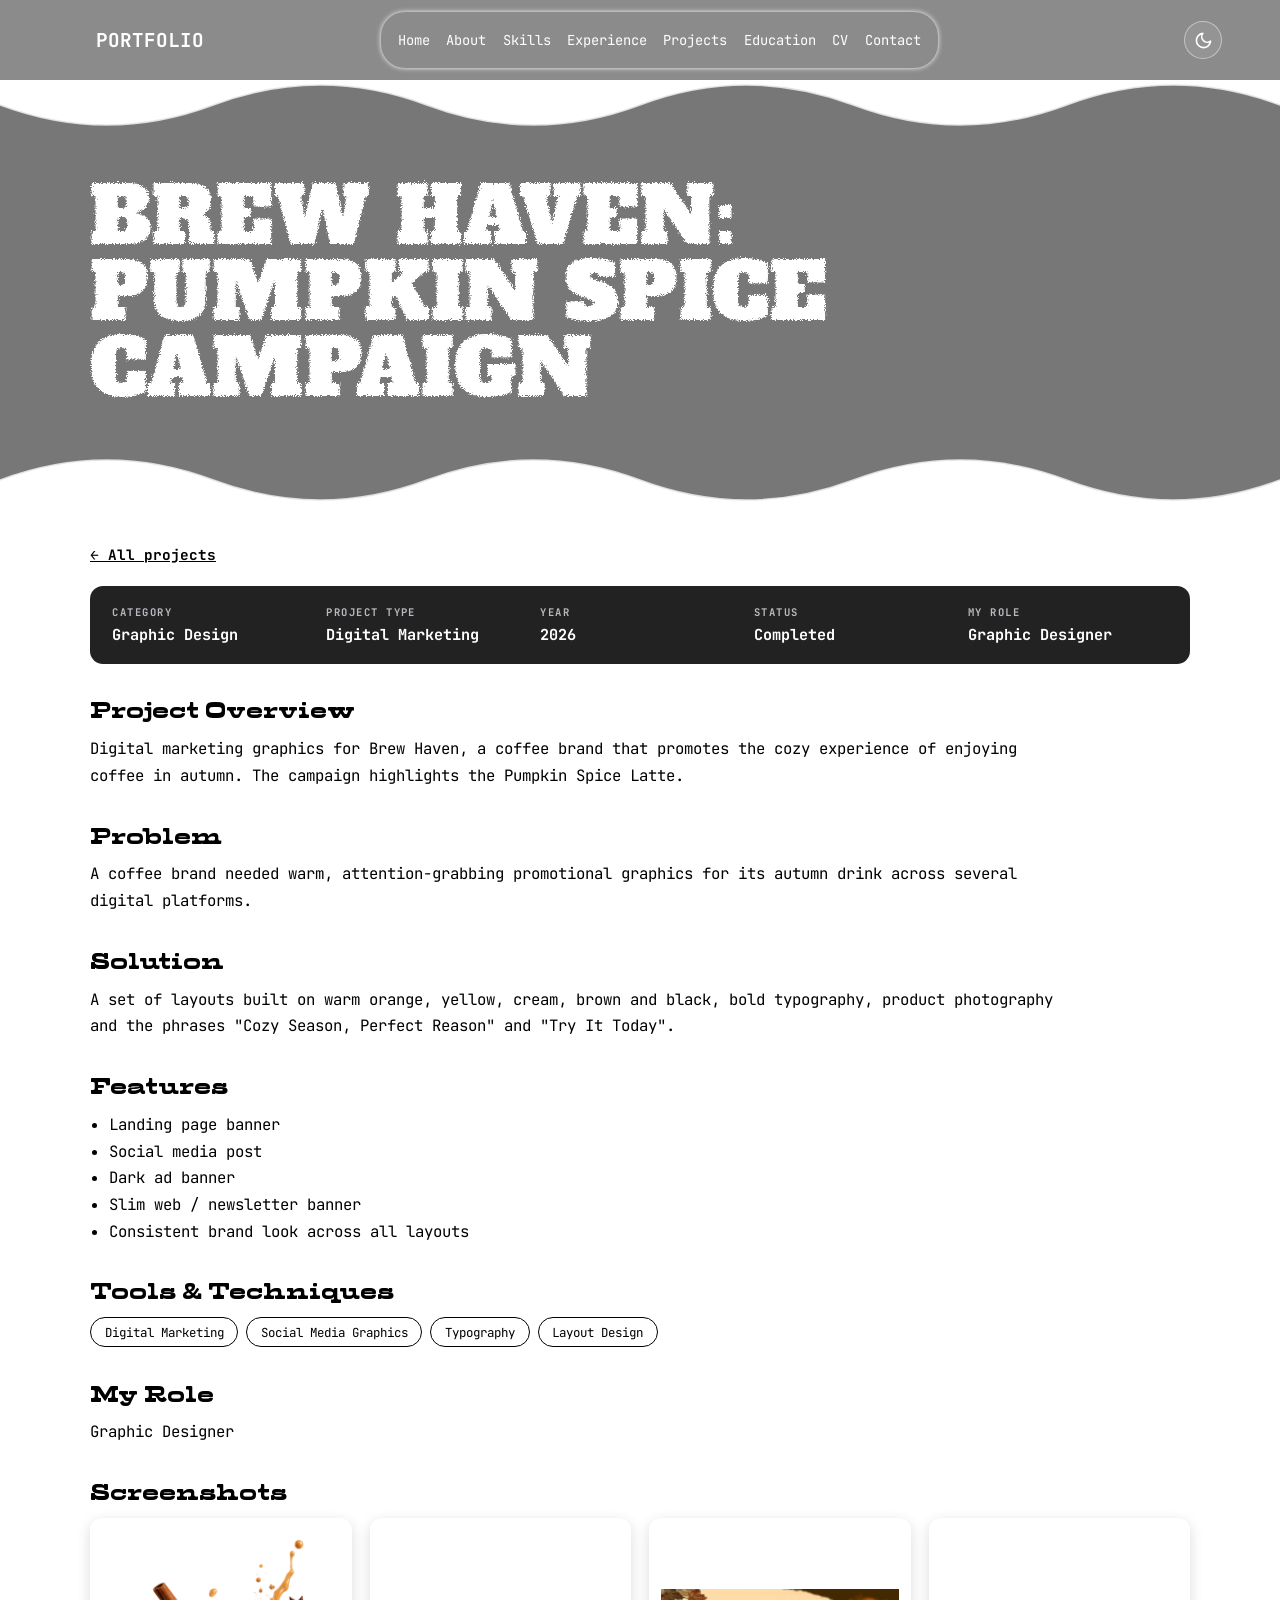
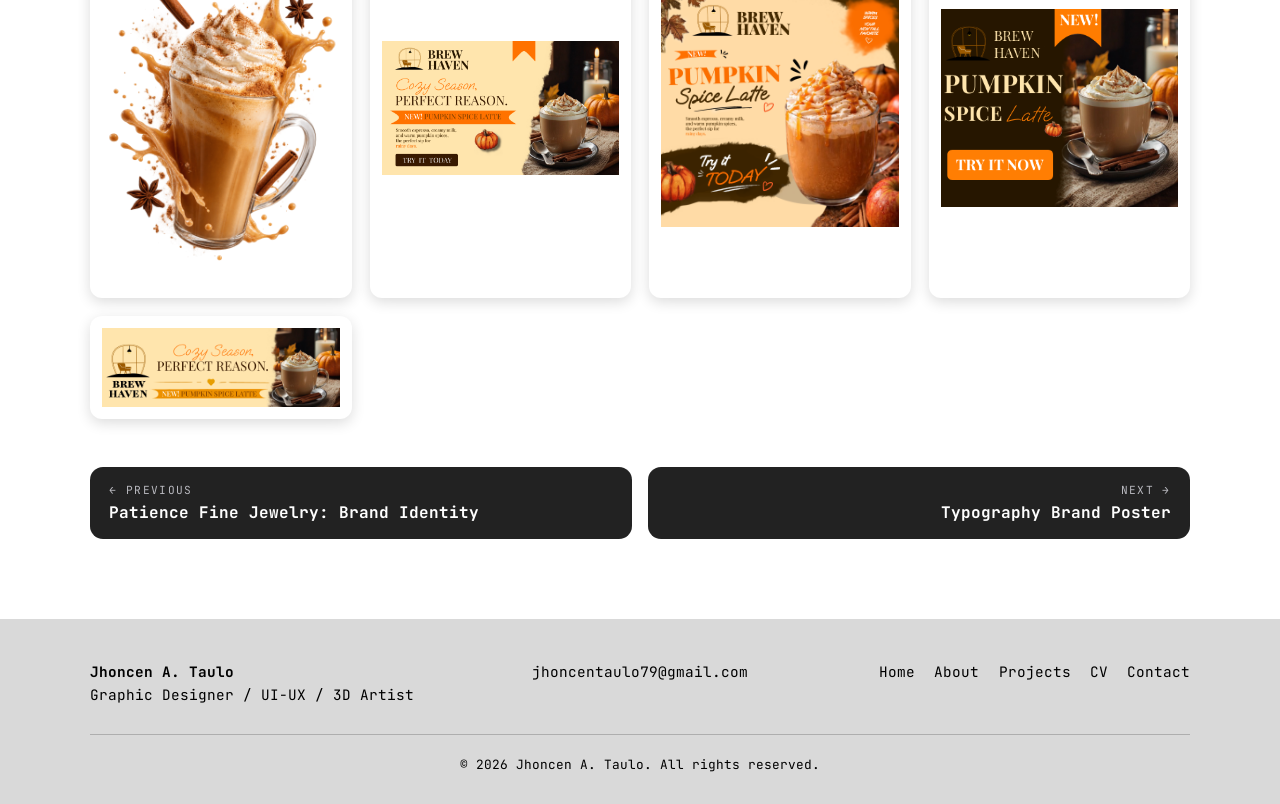
==== commit 0575c6cd: "Add files via upload" ====
--- a/projects/brew-haven-campaign/index.html
+++ b/projects/brew-haven-campaign/index.html
@@ -26,6 +26,7 @@
   <div id="app"></div>
   <noscript><p style="padding:6rem 1.5rem">Please enable JavaScript to view this project. <a href="../../">Back to portfolio</a></p></noscript>
   <script src="../../projects-data.js"></script>
+  <script src="../../js/analytics.js"></script>
   <script src="../../js/project-page.js"></script>
 </body>
-</html>
+</html>
--- a/style.css
+++ b/style.css
@@ -3551,4 +3551,25 @@
 
 @media (prefers-reduced-motion: reduce) {
   .btn, .proj-card, .chip { transition: none; }
+}
+
+
+/* ---------- programming bars + static skills analytics ---------- */
+.programming-conts { height: 138px; }
+@media (max-width: 900px) { .programming-conts { height: 108px; } }
+
+.an-content { width: 80%; margin-left: 1em; color: #ffffff; font-family: jetbrains, monospace; }
+.an-stats { display: grid; grid-template-columns: repeat(4, 1fr); gap: 12px; margin: .5em; }
+.an-stat { padding: .9em; background: #141414; box-shadow: 5px 7px 7px rgb(15, 15, 15); text-align: center; }
+.an-stat b { display: block; font-size: 1.7rem; font-weight: 900; }
+.an-stat span { display: block; margin-top: .3em; font-size: .72rem; line-height: 1.3; color: #b9b9bf; }
+.an-h { margin: 1.4em .5em .6em; font-size: .85rem; font-weight: 900; letter-spacing: .12em; text-transform: uppercase; }
+.an-bars { margin: 0 .5em .4em; padding: 0; list-style: none; }
+.an-bars li { display: grid; grid-template-columns: 6.5rem 1fr 3rem; align-items: center; gap: 12px; margin-bottom: .7em; font-size: .82rem; }
+.an-bars em { font-style: normal; text-align: right; font-weight: 700; }
+html[data-theme="dark"] .an-stat { background-color: var(--tile); }
+@media (max-width: 900px) {
+  .an-content { width: 94%; margin: 0 auto; }
+  .an-stats { grid-template-columns: repeat(2, 1fr); }
+  .an-bars li { grid-template-columns: 5rem 1fr 2.6rem; }
 }
--- a/css/project.css
+++ b/css/project.css
@@ -0,0 +1,49 @@
+/* Project detail pages (/projects/<slug>/). Loaded after ../../style.css, reuses its theme tokens. */
+body { padding-top: var(--nav-h); font-family: jetbrains, monospace; }
+
+.skip-link {
+  position: fixed; left: 12px; top: -60px; z-index: 100;
+  padding: .6rem 1rem; background: #fff; color: #000; border-radius: 8px;
+  font-family: jetbrains, monospace; text-decoration: none; transition: top .2s;
+}
+.skip-link:focus { top: 12px; }
+
+.pj-band { min-height: 320px; }
+.pj-title { font-size: clamp(1.9rem, 5.2vw, 4.4rem); overflow-wrap: anywhere; }
+
+.pj-wrap { position: relative; z-index: 2; max-width: 1100px; margin: 0 auto; padding: 2.5rem 24px 5rem; color: var(--text); }
+.pj-crumb { margin: 0 0 1.4rem; font-size: .9rem; }
+.pj-crumb a { color: var(--text); font-weight: 700; }
+
+.pj-meta {
+  display: grid; grid-template-columns: repeat(auto-fit, minmax(150px, 1fr)); gap: 14px;
+  margin: 0 0 2.2rem; padding: 1.2rem 1.4rem; background: var(--card); color: #fff; border-radius: 13px;
+}
+.pj-meta dt { font-size: .66rem; font-weight: 700; letter-spacing: .14em; text-transform: uppercase; color: #b9b9bf; margin: 0 0 .3rem; }
+.pj-meta dd { margin: 0; font-size: .95rem; font-weight: 700; }
+
+.pj-sec { margin: 0 0 2.2rem; }
+.pj-sec h2 { margin: 0 0 .8rem; font-family: modern, 'Alfa Slab One', sans-serif; font-weight: 400; font-size: 1.5rem; }
+.pj-sec p { margin: 0; max-width: 62em; line-height: 1.7; font-size: .98rem; }
+.pj-list { margin: 0; padding-left: 1.2rem; line-height: 1.7; font-size: .98rem; }
+.pj-tags { display: flex; flex-wrap: wrap; gap: .5rem; margin: 0; padding: 0; list-style: none; }
+.pj-tags li { padding: .35rem .85rem; font-size: .78rem; border: 1px solid var(--line); border-radius: 999px; }
+
+.pj-shots { display: grid; grid-template-columns: repeat(auto-fit, minmax(260px, 1fr)); gap: 18px; }
+.pj-shots figure { margin: 0; padding: 12px; background: #fff; border-radius: 12px; box-shadow: 0 4px 14px rgba(0,0,0,.14); display: grid; place-items: center; }
+.pj-shots img { display: block; max-width: 100%; height: auto; max-height: 420px; object-fit: contain; }
+
+.pj-links { display: flex; flex-wrap: wrap; gap: .8rem; }
+
+.pj-pn { display: grid; grid-template-columns: 1fr 1fr; gap: 16px; margin-top: 3rem; }
+.pj-pn-link { display: block; padding: 1rem 1.2rem; background: var(--card); color: #fff; text-decoration: none; border-radius: 13px; transition: transform .2s; }
+.pj-pn-link:hover, .pj-pn-link:focus-visible { transform: translateY(-3px); }
+.pj-pn-link.next { text-align: right; }
+.pj-pn-link span { display: block; font-size: .7rem; letter-spacing: .12em; text-transform: uppercase; color: #b9b9bf; margin-bottom: .3rem; }
+.pj-nf { font-family: modern, 'Alfa Slab One', sans-serif; font-weight: 400; }
+
+@media (max-width: 600px) {
+  .pj-wrap { padding: 1.8rem 16px 3.5rem; }
+  .pj-pn { grid-template-columns: 1fr; }
+  .pj-pn-link.next { text-align: left; }
+}
